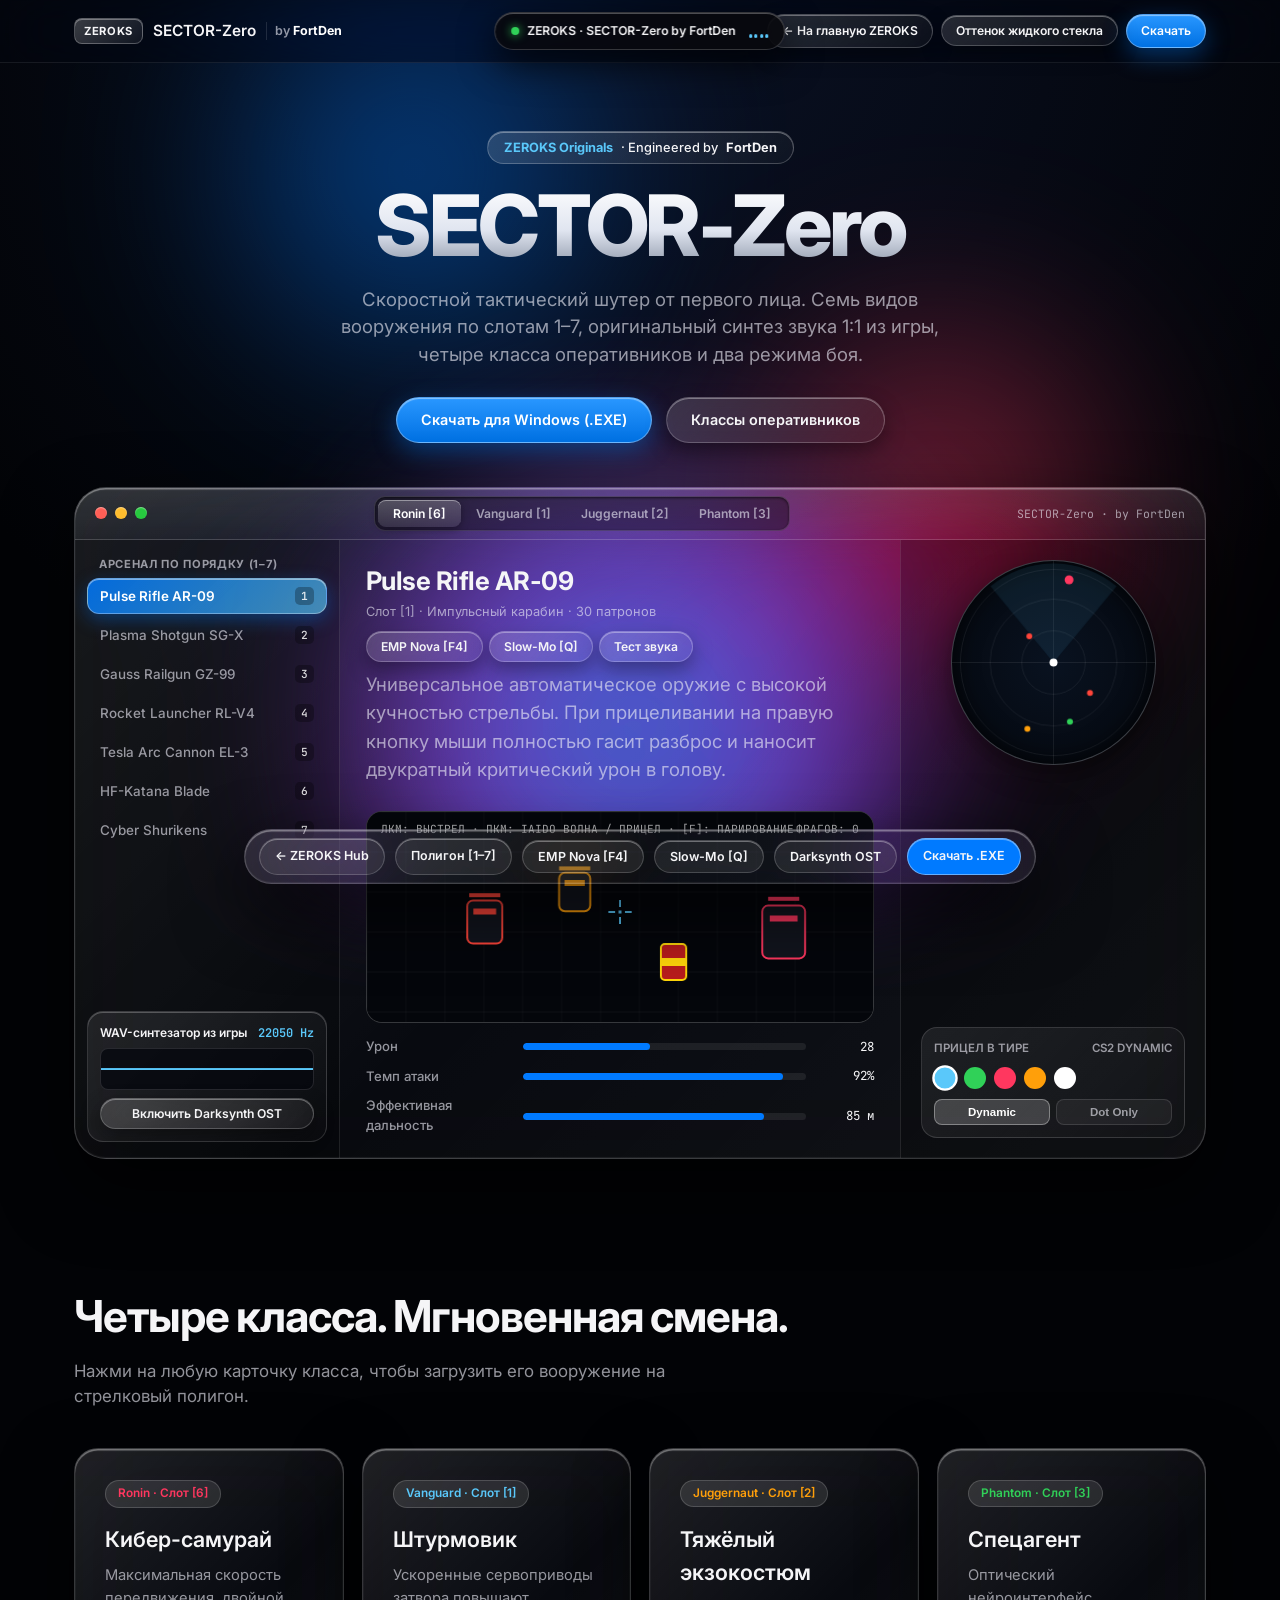
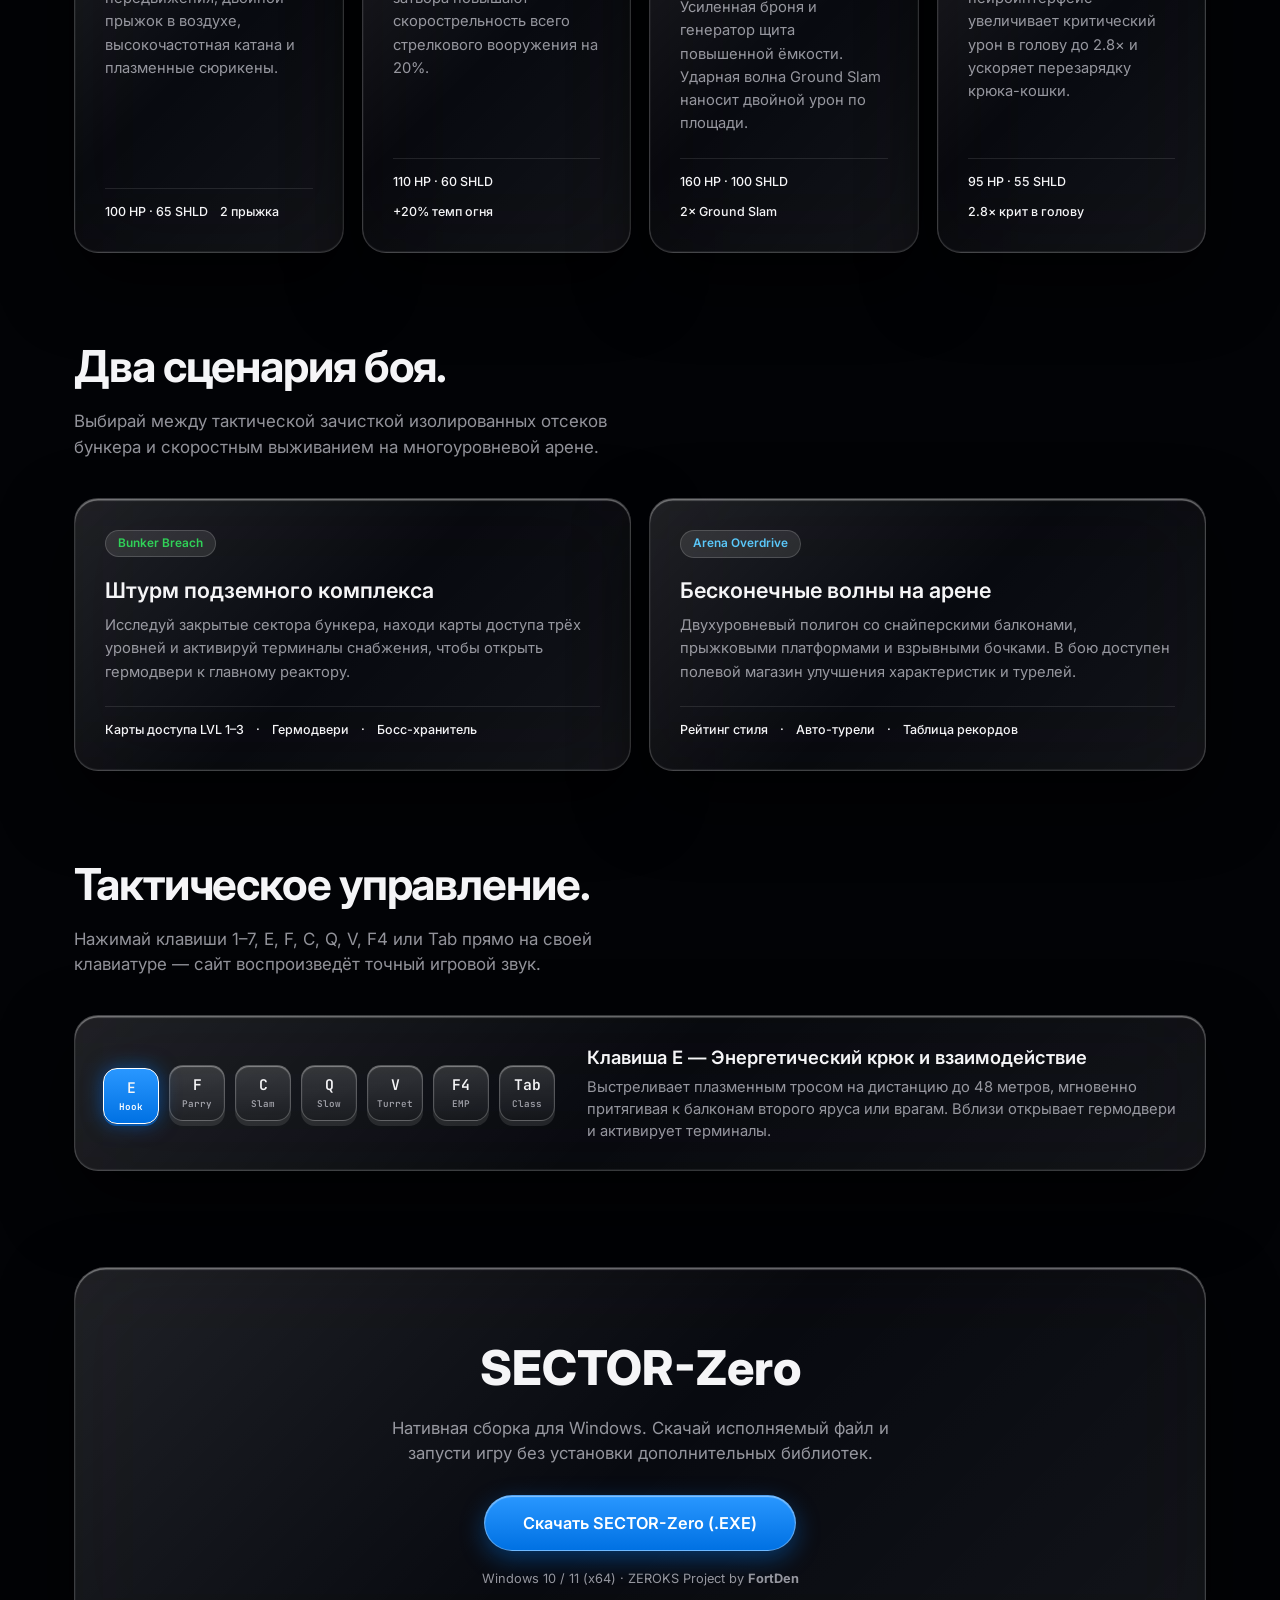
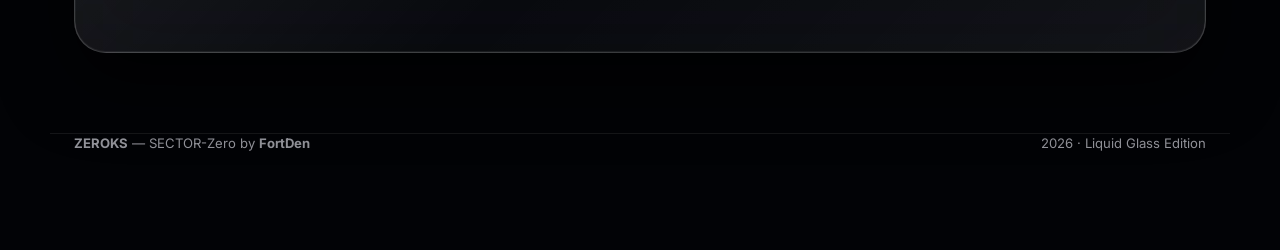
==== sector-zero.html @ 156a4ee5 "Add files via upload" ====
<!DOCTYPE html>
<html lang="ru">
<head>
  <meta charset="UTF-8">
  <meta name="viewport" content="width=device-width, initial-scale=1.0">
  <title>SECTOR-Zero — ZEROKS by FortDen</title>
  <link rel="preconnect" href="https://fonts.googleapis.com">
  <link rel="preconnect" href="https://fonts.gstatic.com" crossorigin>
  <link href="https://fonts.googleapis.com/css2?family=Inter:wght@400;500;600;700;800&family=JetBrains+Mono:wght@400;500;600&display=swap" rel="stylesheet">
  <style>
    :root {
      --bg-deep: #020306;
      --liquid-bg: linear-gradient(135deg, rgba(255,255,255,0.12) 0%, rgba(255,255,255,0.03) 50%, rgba(255,255,255,0.07) 100%);
      --liquid-border: rgba(255,255,255,0.18);
      --liquid-shadow: 0 28px 70px rgba(0,0,0,0.75), inset 0 1.5px 1px rgba(255,255,255,0.4), inset 0 -1px 1px rgba(255,255,255,0.08);
      --text-primary: #f5f5f7;
      --text-secondary: rgba(235,235,245,0.62);
      --accent-blue: #007aff;
      --accent-cyan: #5ac8fa;
      --accent-green: #30d158;
      --accent-orange: #ff9f0a;
      --accent-pink: #ff375f;
      --accent-purple: #bf5af2;
      --radius-xl: 32px;
      --radius-lg: 24px;
    }
    * { box-sizing: border-box; margin: 0; padding: 0; -webkit-font-smoothing: antialiased; scroll-behavior: smooth; user-select: none; }
    body {
      background-color: var(--bg-deep);
      color: var(--text-primary);
      font-family: -apple-system, BlinkMacSystemFont, 'SF Pro Display', 'Inter', sans-serif;
      line-height: 1.5;
      overflow-x: hidden;
      padding-bottom: 96px;
    }
    .liquid-canvas-bg {
      position: fixed; inset: 0; z-index: -2; overflow: hidden; pointer-events: none;
      background: radial-gradient(circle at 50% 0%, #0a1124 0%, #020306 75%);
    }
    .fluid-blob {
      position: absolute; border-radius: 50%; filter: blur(85px); opacity: 0.55;
      animation: floatBlob 18s infinite alternate ease-in-out; transition: background 0.6s ease;
    }
    .blob-1 { width: 520px; height: 520px; background: radial-gradient(circle, #007aff 0%, transparent 70%); top: -10%; left: 12%; }
    .blob-2 { width: 480px; height: 480px; background: radial-gradient(circle, #ff375f 0%, transparent 70%); top: 28%; right: 8%; animation-delay: -6s; }
    .blob-3 { width: 550px; height: 550px; background: radial-gradient(circle, #5ac8fa 0%, #bf5af2 60%, transparent 75%); bottom: -12%; left: 28%; animation-delay: -11s; }
    @keyframes floatBlob {
      0% { transform: translate(0, 0) scale(1); }
      50% { transform: translate(60px, -40px) scale(1.12); }
      100% { transform: translate(-50px, 50px) scale(0.92); }
    }
    .container { max-width: 1180px; margin: 0 auto; padding: 0 24px; }
    .liquid-glass {
      background: var(--liquid-bg);
      backdrop-filter: blur(44px) saturate(210%);
      -webkit-backdrop-filter: blur(44px) saturate(210%);
      border: 1px solid var(--liquid-border);
      box-shadow: var(--liquid-shadow);
      position: relative;
    }
    /* iPhone Dynamic Island */
    .dynamic-island-wrap { position: fixed; top: 12px; left: 50%; transform: translateX(-50%); z-index: 200; }
    .dynamic-island {
      background: rgba(8,8,12,0.88); backdrop-filter: blur(28px) saturate(200%);
      border: 1px solid rgba(255,255,255,0.18);
      box-shadow: 0 14px 36px rgba(0,0,0,0.75), inset 0 1px 0.5px rgba(255,255,255,0.28);
      border-radius: 999px; height: 38px; min-width: 260px; padding: 0 16px;
      display: flex; align-items: center; justify-content: space-between; gap: 14px;
      transition: all 0.38s cubic-bezier(0.22, 1, 0.36, 1); cursor: pointer;
    }
    .dynamic-island.expanded {
      height: 46px; min-width: 350px; padding: 0 20px;
      border-color: rgba(90,200,250,0.55);
      box-shadow: 0 16px 44px rgba(0,122,255,0.3), inset 0 1px 1px rgba(255,255,255,0.4);
    }
    .island-left { display: flex; align-items: center; gap: 8px; font-size: 0.76rem; font-weight: 600; white-space: nowrap; }
    .island-dot { width: 8px; height: 8px; border-radius: 50%; background: var(--accent-green); box-shadow: 0 0 10px var(--accent-green); }
    .island-eq { display: flex; align-items: flex-end; gap: 2.5px; height: 14px; }
    .eq-bar { width: 3px; height: 4px; background: var(--accent-cyan); border-radius: 2px; transition: height 0.08s ease; }
    /* Header */
    header {
      position: sticky; top: 0; z-index: 100;
      background: rgba(4,6,12,0.52); backdrop-filter: blur(32px) saturate(190%);
      border-bottom: 1px solid rgba(255,255,255,0.08);
    }
    .nav-bar { height: 62px; display: flex; align-items: center; justify-content: space-between; }
    .brand { display: flex; align-items: center; gap: 10px; text-decoration: none; color: var(--text-primary); font-weight: 600; font-size: 0.96rem; }
    .brand-tag {
      font-size: 0.7rem; font-weight: 700; letter-spacing: 0.06em; padding: 4px 9px; border-radius: 8px;
      background: linear-gradient(135deg, rgba(255,255,255,0.22), rgba(255,255,255,0.06));
      border: 1px solid rgba(255,255,255,0.24); box-shadow: inset 0 1px 0 rgba(255,255,255,0.35);
    }
    .author-badge { font-size: 0.78rem; color: var(--text-secondary); padding-left: 8px; border-left: 1px solid rgba(255,255,255,0.12); }
    .author-badge strong { color: #ffffff; }
    .nav-right { display: flex; align-items: center; gap: 8px; }
    .btn {
      display: inline-flex; align-items: center; justify-content: center; gap: 8px;
      font-size: 0.9rem; font-weight: 600; padding: 11px 24px; border-radius: 999px;
      text-decoration: none; cursor: pointer; transition: all 0.25s cubic-bezier(0.22, 1, 0.36, 1); font-family: inherit;
    }
    .btn-sm { font-size: 0.76rem; padding: 7px 14px; }
    .btn-primary {
      background: linear-gradient(180deg, #2997ff 0%, #0071e3 100%); color: #ffffff;
      border: 1px solid rgba(255,255,255,0.32);
      box-shadow: 0 8px 24px rgba(0,113,227,0.42), inset 0 1px 1px rgba(255,255,255,0.45);
    }
    .btn-primary:hover { transform: translateY(-2px) scale(1.02); box-shadow: 0 12px 32px rgba(0,122,255,0.6); }
    .btn-glass {
      background: linear-gradient(135deg, rgba(255,255,255,0.14) 0%, rgba(255,255,255,0.04) 100%);
      backdrop-filter: blur(20px); color: var(--text-primary); border: 1px solid rgba(255,255,255,0.2);
      box-shadow: inset 0 1px 0.5px rgba(255,255,255,0.35), 0 8px 20px rgba(0,0,0,0.35);
    }
    .btn-glass:hover { background: linear-gradient(135deg, rgba(255,255,255,0.22) 0%, rgba(255,255,255,0.08) 100%); border-color: rgba(255,255,255,0.38); }
    .btn-glass.active-mode { background: linear-gradient(135deg, rgba(90,200,250,0.32), rgba(0,122,255,0.18)); border-color: var(--accent-cyan); color: #fff; }
    /* Hero */
    .hero { padding: 68px 0 44px; text-align: center; }
    .hero-pill {
      display: inline-flex; align-items: center; gap: 8px; padding: 6px 16px; border-radius: 999px;
      background: linear-gradient(135deg, rgba(255,255,255,0.14), rgba(255,255,255,0.03));
      border: 1px solid rgba(255,255,255,0.22); box-shadow: inset 0 1px 0 rgba(255,255,255,0.35);
      font-size: 0.8rem; font-weight: 500; margin-bottom: 18px;
    }
    .hero-pill span { color: var(--accent-cyan); font-weight: 700; }
    .hero h1 {
      font-size: clamp(3.1rem, 6.8vw, 5.3rem); font-weight: 800; letter-spacing: -0.04em; line-height: 1.03;
      background: linear-gradient(180deg, #ffffff 0%, #e0e5f0 55%, #8a94a6 100%);
      -webkit-background-clip: text; -webkit-text-fill-color: transparent; margin-bottom: 16px;
    }
    .hero p { font-size: 1.16rem; color: var(--text-secondary); max-width: 660px; margin: 0 auto 28px; }
    .hero-actions { display: flex; gap: 14px; justify-content: center; align-items: center; flex-wrap: wrap; }
    /* macOS Window */
    .mac-window { margin-top: 44px; border-radius: var(--radius-xl); overflow: hidden; text-align: left; }
    .mac-titlebar {
      height: 52px; background: linear-gradient(180deg, rgba(255,255,255,0.08) 0%, rgba(255,255,255,0.02) 100%);
      border-bottom: 1px solid rgba(255,255,255,0.12); display: flex; align-items: center; justify-content: space-between; padding: 0 20px;
    }
    .traffic-lights { display: flex; gap: 8px; }
    .light { width: 12px; height: 12px; border-radius: 50%; box-shadow: inset 0 1px 1px rgba(255,255,255,0.4); }
    .light.red { background: #ff5f56; } .light.yellow { background: #ffbd2e; } .light.green { background: #27c93f; }
    .segmented-tabs {
      display: flex; background: rgba(0,0,0,0.38); padding: 3px; border-radius: 11px;
      border: 1px solid rgba(255,255,255,0.12); box-shadow: inset 0 1px 3px rgba(0,0,0,0.6);
    }
    .seg-btn {
      background: transparent; border: none; color: var(--text-secondary); font-family: inherit;
      font-size: 0.76rem; font-weight: 600; padding: 6px 15px; border-radius: 8px; cursor: pointer; transition: all 0.2s ease;
    }
    .seg-btn.active {
      background: linear-gradient(180deg, rgba(255,255,255,0.22) 0%, rgba(255,255,255,0.1) 100%);
      color: #ffffff; box-shadow: 0 2px 8px rgba(0,0,0,0.35), inset 0 1px 0.5px rgba(255,255,255,0.4);
    }
    .window-meta { font-family: 'JetBrains Mono', monospace; font-size: 0.72rem; color: var(--text-secondary); }
    .mac-body { display: grid; grid-template-columns: 265px 1fr 305px; min-height: 520px; }
    .mac-sidebar {
      background: rgba(0,0,0,0.22); border-right: 1px solid rgba(255,255,255,0.1);
      padding: 16px 12px; display: flex; flex-direction: column; justify-content: space-between; gap: 12px;
    }
    .sidebar-group-title { font-size: 0.7rem; font-weight: 700; color: var(--text-secondary); text-transform: uppercase; letter-spacing: 0.06em; padding: 0 12px; margin-bottom: 6px; }
    .weapon-list { display: flex; flex-direction: column; gap: 3px; }
    .w-item {
      background: transparent; border: 1px solid transparent; color: var(--text-secondary);
      padding: 8px 12px; border-radius: 12px; font-family: inherit; font-size: 0.84rem; font-weight: 500;
      text-align: left; cursor: pointer; display: flex; justify-content: space-between; align-items: center; transition: all 0.18s ease;
    }
    .w-item:hover { background: rgba(255,255,255,0.07); color: var(--text-primary); }
    .w-item.active {
      background: linear-gradient(135deg, rgba(0,122,255,0.85) 0%, rgba(90,200,250,0.65) 100%);
      border-color: rgba(255,255,255,0.35); box-shadow: 0 6px 18px rgba(0,122,255,0.35), inset 0 1px 0.5px rgba(255,255,255,0.45);
      color: #ffffff; font-weight: 600;
    }
    .w-key { font-family: 'JetBrains Mono', monospace; font-size: 0.7rem; padding: 2px 6px; border-radius: 5px; background: rgba(0,0,0,0.28); color: rgba(255,255,255,0.85); }
    .audio-player-card {
      background: linear-gradient(135deg, rgba(255,255,255,0.09), rgba(255,255,255,0.02));
      border: 1px solid rgba(255,255,255,0.14); box-shadow: inset 0 1px 0 rgba(255,255,255,0.25);
      border-radius: 16px; padding: 12px;
    }
    .audio-player-card .track-name { font-size: 0.75rem; font-weight: 600; display: flex; justify-content: space-between; margin-bottom: 6px; }
    #wave-scope-canvas { width: 100%; height: 42px; background: rgba(4,7,14,0.75); border: 1px solid rgba(255,255,255,0.12); border-radius: 8px; display: block; margin-bottom: 8px; }
    .mac-content { padding: 22px 26px; display: flex; flex-direction: column; justify-content: space-between; }
    .w-header-top { display: flex; justify-content: space-between; align-items: flex-start; gap: 10px; margin-bottom: 8px; flex-wrap: wrap; }
    .w-title { font-size: 1.6rem; font-weight: 700; letter-spacing: -0.02em; }
    .w-subtitle { font-size: 0.8rem; color: var(--text-secondary); margin-top: 2px; }
    .w-description { font-size: 0.88rem; color: var(--text-secondary); line-height: 1.52; margin-bottom: 12px; }
    .range-container {
      position: relative; border-radius: 16px; overflow: hidden;
      border: 1px solid rgba(255,255,255,0.2); box-shadow: inset 0 0 30px rgba(0,0,0,0.85);
      background: #04060b; margin-bottom: 14px;
    }
    .range-hud {
      position: absolute; top: 9px; left: 14px; right: 14px; display: flex; justify-content: space-between;
      pointer-events: none; font-family: 'JetBrains Mono', monospace; font-size: 0.7rem; color: rgba(255,255,255,0.72);
    }
    #firing-range-canvas { width: 100%; height: 210px; display: block; cursor: none; }
    .specs-list { display: grid; gap: 10px; }
    .spec-row { display: grid; grid-template-columns: 145px 1fr 56px; align-items: center; gap: 12px; font-size: 0.82rem; }
    .spec-label { color: var(--text-secondary); font-weight: 500; }
    .spec-track { height: 7px; background: rgba(255,255,255,0.08); border-radius: 99px; overflow: hidden; }
    .spec-fill { height: 100%; background: var(--accent-blue); border-radius: 99px; transition: width 0.35s cubic-bezier(0.22, 1, 0.36, 1), background-color 0.25s ease; }
    .spec-val { font-family: 'JetBrains Mono', monospace; font-size: 0.78rem; text-align: right; }
    .mac-radar-pane {
      background: rgba(0,0,0,0.22); border-left: 1px solid rgba(255,255,255,0.1);
      padding: 20px; display: flex; flex-direction: column; align-items: center; justify-content: space-between;
    }
    #radar-canvas {
      width: 205px; height: 205px; border-radius: 50%;
      background: radial-gradient(circle, #091220 0%, #04070d 100%);
      border: 1px solid rgba(255,255,255,0.22); cursor: pointer;
      box-shadow: inset 0 0 24px rgba(0,0,0,0.85), 0 10px 28px rgba(0,0,0,0.45);
    }
    .crosshair-tuner {
      width: 100%; background: linear-gradient(135deg, rgba(255,255,255,0.08), rgba(255,255,255,0.02));
      border: 1px solid rgba(255,255,255,0.14); border-radius: 16px; padding: 12px;
    }
    .tuner-title { font-size: 0.72rem; font-weight: 600; color: var(--text-secondary); text-transform: uppercase; margin-bottom: 10px; display: flex; justify-content: space-between; }
    .color-dots { display: flex; gap: 8px; margin-bottom: 10px; }
    .c-dot { width: 22px; height: 22px; border-radius: 50%; border: 2px solid transparent; cursor: pointer; transition: transform 0.15s; }
    .c-dot.active { border-color: #ffffff; transform: scale(1.16); }
    .ch-style-btns { display: grid; grid-template-columns: 1fr 1fr; gap: 6px; }
    .ch-btn { background: rgba(255,255,255,0.06); border: 1px solid rgba(255,255,255,0.12); color: var(--text-secondary); font-size: 0.72rem; font-weight: 600; padding: 6px 8px; border-radius: 8px; cursor: pointer; }
    .ch-btn.active { background: rgba(255,255,255,0.18); color: #ffffff; border-color: rgba(255,255,255,0.35); }
    /* Sections & Bento */
    section { padding: 80px 0; }
    .section-head { margin-bottom: 38px; }
    .section-head h2 { font-size: clamp(2rem, 4vw, 2.75rem); font-weight: 700; letter-spacing: -0.025em; margin-bottom: 10px; }
    .section-head p { font-size: 1.06rem; color: var(--text-secondary); max-width: 600px; }
    .bento-grid { display: grid; grid-template-columns: repeat(12, 1fr); gap: 18px; }
    .bento-card {
      border-radius: var(--radius-lg); padding: 30px; display: flex; flex-direction: column; justify-content: space-between;
      overflow: hidden; cursor: pointer; transition: transform 0.25s cubic-bezier(0.22, 1, 0.36, 1), border-color 0.25s ease;
    }
    .bento-card::before {
      content: ""; position: absolute; inset: 0;
      background: radial-gradient(450px circle at var(--mx, 50%) var(--my, 50%), rgba(255,255,255,0.12), transparent 45%);
      opacity: 0; transition: opacity 0.3s; pointer-events: none;
    }
    .bento-card:hover::before { opacity: 1; }
    .bento-card:hover { border-color: rgba(255,255,255,0.32); transform: translateY(-4px); }
    .col-6 { grid-column: span 6; } .col-4 { grid-column: span 4; } .col-3 { grid-column: span 3; }
    .card-pill {
      display: inline-block; font-size: 0.74rem; font-weight: 600; padding: 4px 12px; border-radius: 99px;
      background: rgba(255,255,255,0.1); border: 1px solid rgba(255,255,255,0.16); margin-bottom: 16px; width: fit-content;
    }
    .bento-card h3 { font-size: 1.35rem; font-weight: 600; margin-bottom: 8px; }
    .bento-card p { color: var(--text-secondary); font-size: 0.92rem; line-height: 1.58; }
    .bento-meta { margin-top: 22px; padding-top: 14px; border-top: 1px solid rgba(255,255,255,0.1); display: flex; gap: 12px; flex-wrap: wrap; font-size: 0.78rem; font-weight: 500; }
    .kbd-showcase { margin-top: 24px; border-radius: var(--radius-lg); padding: 28px; display: grid; grid-template-columns: auto 1fr; gap: 32px; align-items: center; }
    .kbd-keys { display: flex; gap: 10px; flex-wrap: wrap; }
    .mac-key {
      width: 56px; height: 56px; border-radius: 14px;
      background: linear-gradient(180deg, rgba(255,255,255,0.14) 0%, rgba(255,255,255,0.04) 100%);
      border: 1px solid rgba(255,255,255,0.24); box-shadow: 0 5px 0 rgba(255,255,255,0.1), inset 0 1px 1px rgba(255,255,255,0.4);
      display: flex; flex-direction: column; align-items: center; justify-content: center;
      cursor: pointer; transition: all 0.12s ease; font-family: 'JetBrains Mono', monospace; font-weight: 600; font-size: 0.92rem;
    }
    .mac-key span { font-size: 0.58rem; color: var(--text-secondary); margin-top: 2px; }
    .mac-key:hover, .mac-key.active {
      background: linear-gradient(180deg, #2997ff 0%, #0071e3 100%); border-color: #ffffff;
      transform: translateY(3px); box-shadow: 0 2px 0 rgba(0,113,227,0.6), 0 0 20px rgba(0,122,255,0.5);
    }
    .mac-key:hover span, .mac-key.active span { color: #ffffff; }
    .kbd-info h4 { font-size: 1.15rem; font-weight: 600; margin-bottom: 4px; }
    .kbd-info p { font-size: 0.92rem; color: var(--text-secondary); }
    .download-banner { border-radius: var(--radius-xl); padding: 64px 32px; text-align: center; }
    .download-banner h2 { font-size: clamp(2.1rem, 4vw, 3rem); font-weight: 800; margin-bottom: 12px; }
    .download-banner p { color: var(--text-secondary); font-size: 1.05rem; max-width: 520px; margin: 0 auto 28px; }
    .sys-notes { margin-top: 18px; font-size: 0.8rem; color: var(--text-secondary); }
    .floating-dock-wrap { position: fixed; bottom: 16px; left: 50%; transform: translateX(-50%); z-index: 180; }
    .floating-dock { padding: 8px 14px; border-radius: 999px; display: flex; align-items: center; gap: 10px; }
    .dock-btn {
      background: rgba(255,255,255,0.08); border: 1px solid rgba(255,255,255,0.18);
      box-shadow: inset 0 1px 0.5px rgba(255,255,255,0.35); color: var(--text-primary);
      padding: 8px 15px; border-radius: 999px; font-family: inherit; font-size: 0.78rem; font-weight: 600;
      cursor: pointer; text-decoration: none; transition: all 0.2s ease; white-space: nowrap;
    }
    .dock-btn:hover { background: rgba(255,255,255,0.2); transform: translateY(-4px) scale(1.06); }
    footer { padding: 36px 0; border-top: 1px solid rgba(255,255,255,0.08); font-size: 0.82rem; color: var(--text-secondary); display: flex; justify-content: space-between; align-items: center; }
    @media (max-width: 960px) {
      .mac-body, .kbd-showcase { grid-template-columns: 1fr; }
      .col-6, .col-4, .col-3 { grid-column: span 12; }
      .floating-dock-wrap { display: none; }
    }
  </style>
</head>
<body>

  <div class="liquid-canvas-bg">
    <div class="fluid-blob blob-1" id="blob-1"></div>
    <div class="fluid-blob blob-2" id="blob-2"></div>
    <div class="fluid-blob blob-3" id="blob-3"></div>
  </div>

  <!-- iPhone Dynamic Island -->
  <div class="dynamic-island-wrap">
    <div class="dynamic-island" id="dynamic-island" onclick="toggleOST()">
      <div class="island-left">
        <span class="island-dot" id="island-dot"></span>
        <span id="island-text">ZEROKS · SECTOR-Zero by FortDen</span>
      </div>
      <div class="island-eq" id="island-eq">
        <span class="eq-bar"></span><span class="eq-bar"></span><span class="eq-bar"></span><span class="eq-bar"></span>
      </div>
    </div>
  </div>

  <header>
    <div class="container nav-bar">
      <a href="index.html" class="brand">
        <span class="brand-tag">ZEROKS</span>
        <span>SECTOR-Zero</span>
        <span class="author-badge">by <strong>FortDen</strong></span>
      </a>
      <div class="nav-right">
        <a href="index.html" class="btn btn-glass btn-sm">← На главную ZEROKS</a>
        <button class="btn btn-glass btn-sm" onclick="cycleGlassTheme()">Оттенок жидкого стекла</button>
        <a href="https://www.mediafire.com/file/zvx8f3h1fdh14xy/SECTOR-Zero.exe/file" target="_blank" rel="noopener" class="btn btn-primary btn-sm js-download-link">Скачать</a>
      </div>
    </div>
  </header>

  <main class="container">
    <section class="hero" id="overview">
      <div class="hero-pill">
        <span>ZEROKS Originals</span> · Engineered by <strong>FortDen</strong>
      </div>
      <h1>SECTOR-Zero</h1>
      <p>
        Скоростной тактический шутер от первого лица. Семь видов вооружения по слотам 1–7, оригинальный синтез звука 1:1 из игры, четыре класса оперативников и два режима боя.
      </p>
      <div class="hero-actions">
        <a href="https://www.mediafire.com/file/zvx8f3h1fdh14xy/SECTOR-Zero.exe/file" target="_blank" rel="noopener" class="btn btn-primary js-download-link">Скачать для Windows (.EXE)</a>
        <a href="#classes" class="btn btn-glass">Классы оперативников</a>
      </div>

      <!-- Главное окно macOS Liquid Glass -->
      <div class="mac-window liquid-glass" id="mac-window">
        <div class="mac-titlebar">
          <div class="traffic-lights">
            <span class="light red"></span><span class="light yellow"></span><span class="light green"></span>
          </div>
          <div class="segmented-tabs">
            <button class="seg-btn active" onclick="switchPresetClass(0)">Ronin [6]</button>
            <button class="seg-btn" onclick="switchPresetClass(1)">Vanguard [1]</button>
            <button class="seg-btn" onclick="switchPresetClass(2)">Juggernaut [2]</button>
            <button class="seg-btn" onclick="switchPresetClass(3)">Phantom [3]</button>
          </div>
          <div class="window-meta">SECTOR-Zero · by FortDen</div>
        </div>

        <div class="mac-body">
          <!-- Левая панель: Оружие строго 1 -> 7 + Осциллограф -->
          <div class="mac-sidebar">
            <div>
              <div class="sidebar-group-title">Арсенал по порядку (1–7)</div>
              <div class="weapon-list">
                <button class="w-item active" onclick="selectWeapon(0)"><span>Pulse Rifle AR-09</span><span class="w-key">1</span></button>
                <button class="w-item" onclick="selectWeapon(1)"><span>Plasma Shotgun SG-X</span><span class="w-key">2</span></button>
                <button class="w-item" onclick="selectWeapon(2)"><span>Gauss Railgun GZ-99</span><span class="w-key">3</span></button>
                <button class="w-item" onclick="selectWeapon(3)"><span>Rocket Launcher RL-V4</span><span class="w-key">4</span></button>
                <button class="w-item" onclick="selectWeapon(4)"><span>Tesla Arc Cannon EL-3</span><span class="w-key">5</span></button>
                <button class="w-item" onclick="selectWeapon(5)"><span>HF-Katana Blade</span><span class="w-key">6</span></button>
                <button class="w-item" onclick="selectWeapon(6)"><span>Cyber Shurikens</span><span class="w-key">7</span></button>
              </div>
            </div>

            <div class="audio-player-card">
              <div class="track-name">
                <span>WAV-синтезатор из игры</span>
                <span style="color:var(--accent-cyan);font-family:'JetBrains Mono',monospace;">22050 Hz</span>
              </div>
              <canvas id="wave-scope-canvas" width="215" height="42"></canvas>
              <button id="ost-btn" class="btn btn-glass btn-sm" style="width:100%;" onclick="toggleOST()">Включить Darksynth OST</button>
            </div>
          </div>

          <!-- Центральная панель: Живой полигон -->
          <div class="mac-content">
            <div>
              <div class="w-header-top">
                <div>
                  <div id="w-title" class="w-title">Pulse Rifle AR-09</div>
                  <div id="w-sub" class="w-subtitle">Слот [1] · Импульсный карабин · 30 патронов</div>
                </div>
                <div style="display:flex;gap:6px;flex-wrap:wrap;">
                  <button class="btn btn-glass btn-sm" onclick="triggerEmpNovaRange()">EMP Nova [F4]</button>
                  <button id="slowmo-btn" class="btn btn-glass btn-sm" onclick="toggleRangeSlowMo()">Slow-Mo [Q]</button>
                  <button class="btn btn-glass btn-sm" onclick="triggerRangeShot(260, 100, false)">Тест звука</button>
                </div>
              </div>
              <p id="w-desc" class="w-description">
                Универсальное автоматическое оружие с высокой кучностью стрельбы. При прицеливании на правую кнопку мыши полностью гасит разброс и наносит двукратный критический урон в голову.
              </p>

              <div class="range-container">
                <div class="range-hud">
                  <span>ЛКМ: ВЫСТРЕЛ · ПКМ: IAIDO ВОЛНА / ПРИЦЕЛ · [F]: ПАРИРОВАНИЕ</span>
                  <span id="range-score">ФРАГОВ: 0</span>
                </div>
                <canvas id="firing-range-canvas" width="520" height="210"></canvas>
              </div>
            </div>

            <div class="specs-list">
              <div class="spec-row">
                <span class="spec-label">Урон</span>
                <div class="spec-track"><div id="bar-dmg" class="spec-fill" style="width:45%;background-color:#007aff;"></div></div>
                <span id="val-dmg" class="spec-val">28</span>
              </div>
              <div class="spec-row">
                <span class="spec-label">Темп атаки</span>
                <div class="spec-track"><div id="bar-rof" class="spec-fill" style="width:92%;background-color:#007aff;"></div></div>
                <span id="val-rof" class="spec-val">92%</span>
              </div>
              <div class="spec-row">
                <span class="spec-label">Эффективная дальность</span>
                <div class="spec-track"><div id="bar-rng" class="spec-fill" style="width:85%;background-color:#007aff;"></div></div>
                <span id="val-rng" class="spec-val">85 м</span>
              </div>
            </div>
          </div>

          <!-- Правая панель: Радар и кастомизация прицела -->
          <div class="mac-radar-pane">
            <canvas id="radar-canvas" width="205" height="205"></canvas>
            <div class="crosshair-tuner">
              <div class="tuner-title">
                <span>Прицел в тире</span>
                <span id="ch-mode-label">CS2 Dynamic</span>
              </div>
              <div class="color-dots">
                <span class="c-dot active" style="background:#5ac8fa;" onclick="setCrosshairColor('#5ac8fa', this)"></span>
                <span class="c-dot" style="background:#30d158;" onclick="setCrosshairColor('#30d158', this)"></span>
                <span class="c-dot" style="background:#ff375f;" onclick="setCrosshairColor('#ff375f', this)"></span>
                <span class="c-dot" style="background:#ff9f0a;" onclick="setCrosshairColor('#ff9f0a', this)"></span>
                <span class="c-dot" style="background:#ffffff;" onclick="setCrosshairColor('#ffffff', this)"></span>
              </div>
              <div class="ch-style-btns">
                <button class="ch-btn active" onclick="setCrosshairStyle(0, 'Dynamic', this)">Dynamic</button>
                <button class="ch-btn" onclick="setCrosshairStyle(1, 'Dot Only', this)">Dot Only</button>
              </div>
            </div>
          </div>
        </div>
      </div>
    </section>

    <!-- Классы оперативников -->
    <section id="classes">
      <div class="section-head">
        <h2>Четыре класса. Мгновенная смена.</h2>
        <p>Нажми на любую карточку класса, чтобы загрузить его вооружение на стрелковый полигон.</p>
      </div>
      <div class="bento-grid">
        <div class="bento-card liquid-glass col-3" onclick="switchPresetClass(0)">
          <div>
            <span class="card-pill" style="color:var(--accent-pink);">Ronin · Слот [6]</span>
            <h3>Кибер-самурай</h3>
            <p>Максимальная скорость передвижения, двойной прыжок в воздухе, высокочастотная катана и плазменные сюрикены.</p>
          </div>
          <div class="bento-meta"><span>100 HP · 65 SHLD</span><span>2 прыжка</span></div>
        </div>
        <div class="bento-card liquid-glass col-3" onclick="switchPresetClass(1)">
          <div>
            <span class="card-pill" style="color:var(--accent-cyan);">Vanguard · Слот [1]</span>
            <h3>Штурмовик</h3>
            <p>Ускоренные сервоприводы затвора повышают скорострельность всего стрелкового вооружения на 20%.</p>
          </div>
          <div class="bento-meta"><span>110 HP · 60 SHLD</span><span>+20% темп огня</span></div>
        </div>
        <div class="bento-card liquid-glass col-3" onclick="switchPresetClass(2)">
          <div>
            <span class="card-pill" style="color:var(--accent-orange);">Juggernaut · Слот [2]</span>
            <h3>Тяжёлый экзокостюм</h3>
            <p>Усиленная броня и генератор щита повышенной ёмкости. Ударная волна Ground Slam наносит двойной урон по площади.</p>
          </div>
          <div class="bento-meta"><span>160 HP · 100 SHLD</span><span>2× Ground Slam</span></div>
        </div>
        <div class="bento-card liquid-glass col-3" onclick="switchPresetClass(3)">
          <div>
            <span class="card-pill" style="color:var(--accent-green);">Phantom · Слот [3]</span>
            <h3>Спецагент</h3>
            <p>Оптический нейроинтерфейс увеличивает критический урон в голову до 2.8× и ускоряет перезарядку крюка-кошки.</p>
          </div>
          <div class="bento-meta"><span>95 HP · 55 SHLD</span><span>2.8× крит в голову</span></div>
        </div>
      </div>
    </section>

    <!-- Режимы -->
    <section id="modes" style="padding-top:0;">
      <div class="section-head">
        <h2>Два сценария боя.</h2>
        <p>Выбирай между тактической зачисткой изолированных отсеков бункера и скоростным выживанием на многоуровневой арене.</p>
      </div>
      <div class="bento-grid">
        <div class="bento-card liquid-glass col-6">
          <div>
            <span class="card-pill" style="color:var(--accent-green);">Bunker Breach</span>
            <h3>Штурм подземного комплекса</h3>
            <p>Исследуй закрытые сектора бункера, находи карты доступа трёх уровней и активируй терминалы снабжения, чтобы открыть гермодвери к главному реактору.</p>
          </div>
          <div class="bento-meta"><span>Карты доступа LVL 1–3</span><span>·</span><span>Гермодвери</span><span>·</span><span>Босс-хранитель</span></div>
        </div>
        <div class="bento-card liquid-glass col-6">
          <div>
            <span class="card-pill" style="color:var(--accent-cyan);">Arena Overdrive</span>
            <h3>Бесконечные волны на арене</h3>
            <p>Двухуровневый полигон со снайперскими балконами, прыжковыми платформами и взрывными бочками. В бою доступен полевой магазин улучшения характеристик и турелей.</p>
          </div>
          <div class="bento-meta"><span>Рейтинг стиля</span><span>·</span><span>Авто-турели</span><span>·</span><span>Таблица рекордов</span></div>
        </div>
      </div>
    </section>

    <!-- Клавиатура -->
    <section id="mechanics" style="padding-top:0;">
      <div class="section-head">
        <h2>Тактическое управление.</h2>
        <p>Нажимай клавиши 1–7, E, F, C, Q, V, F4 или Tab прямо на своей клавиатуре — сайт воспроизведёт точный игровой звук.</p>
      </div>
      <div class="kbd-showcase liquid-glass">
        <div class="kbd-keys">
          <div class="mac-key active" data-key="e" onclick="selectKeyInfo('e', this)">E<span>Hook</span></div>
          <div class="mac-key" data-key="f" onclick="selectKeyInfo('f', this)">F<span>Parry</span></div>
          <div class="mac-key" data-key="c" onclick="selectKeyInfo('c', this)">C<span>Slam</span></div>
          <div class="mac-key" data-key="q" onclick="selectKeyInfo('q', this)">Q<span>Slow</span></div>
          <div class="mac-key" data-key="v" onclick="selectKeyInfo('v', this)">V<span>Turret</span></div>
          <div class="mac-key" data-key="f4" onclick="selectKeyInfo('f4', this)">F4<span>EMP</span></div>
          <div class="mac-key" data-key="tab" onclick="selectKeyInfo('tab', this)">Tab<span>Class</span></div>
        </div>
        <div class="kbd-info">
          <h4 id="kbd-title">Клавиша E — Энергетический крюк и взаимодействие</h4>
          <p id="kbd-desc">Выстреливает плазменным тросом на дистанцию до 48 метров, мгновенно притягивая к балконам второго яруса или врагам. Вблизи открывает гермодвери и активирует терминалы.</p>
        </div>
      </div>
    </section>

    <!-- Скачивание -->
    <section id="download" style="padding-top:16px;">
      <div class="download-banner liquid-glass">
        <h2>SECTOR-Zero</h2>
        <p>Нативная сборка для Windows. Скачай исполняемый файл и запусти игру без установки дополнительных библиотек.</p>
        <a href="https://www.mediafire.com/file/zvx8f3h1fdh14xy/SECTOR-Zero.exe/file" target="_blank" rel="noopener" id="main-download-btn" class="btn btn-primary js-download-link" style="padding:15px 38px;font-size:1.02rem;">Скачать SECTOR-Zero (.EXE)</a>
        <div class="sys-notes">Windows 10 / 11 (x64) · ZEROKS Project by <strong>FortDen</strong></div>
      </div>
    </section>
  </main>

  <div class="floating-dock-wrap">
    <div class="floating-dock liquid-glass">
      <a href="index.html" class="dock-btn">← ZEROKS Hub</a>
      <a href="#overview" class="dock-btn">Полигон [1–7]</a>
      <button class="dock-btn" onclick="triggerEmpNovaRange()">EMP Nova [F4]</button>
      <button class="dock-btn" onclick="toggleRangeSlowMo()">Slow-Mo [Q]</button>
      <button class="dock-btn" onclick="toggleOST()">Darksynth OST</button>
      <a href="https://www.mediafire.com/file/zvx8f3h1fdh14xy/SECTOR-Zero.exe/file" target="_blank" rel="noopener" class="dock-btn js-download-link" style="background:var(--accent-blue);border-color:rgba(255,255,255,0.4);">Скачать .EXE</a>
    </div>
  </div>

  <footer class="container">
    <div><strong>ZEROKS</strong> — SECTOR-Zero by <strong>FortDen</strong></div>
    <div>2026 · Liquid Glass Edition</div>
  </footer>

  <script>
    // ССЫЛКА НА СКАЧИВАНИЕ ИГРЫ С MEDIAFIRE
    const DOWNLOAD_URL = "https://www.mediafire.com/file/zvx8f3h1fdh14xy/SECTOR-Zero.exe/file";
    document.querySelectorAll('.js-download-link').forEach(link => {
      link.href = DOWNLOAD_URL;
      link.target = "_blank";
      link.rel = "noopener";
    });

    document.querySelectorAll('.bento-card').forEach(card => {
      card.addEventListener('mousemove', e => {
        const rect = card.getBoundingClientRect();
        card.style.setProperty('--mx', `${e.clientX - rect.left}px`);
        card.style.setProperty('--my', `${e.clientY - rect.top}px`);
      });
    });

    let themeIdx = 0;
    const THEMES = [
      ['#007aff', '#ff375f', '#5ac8fa'],
      ['#30d158', '#007aff', '#ffd60a'],
      ['#bf5af2', '#ff375f', '#ff9f0a']
    ];
    function cycleGlassTheme() {
      themeIdx = (themeIdx + 1) % THEMES.length;
      const [c1, c2, c3] = THEMES[themeIdx];
      document.getElementById('blob-1').style.background = `radial-gradient(circle, ${c1} 0%, transparent 70%)`;
      document.getElementById('blob-2').style.background = `radial-gradient(circle, ${c2} 0%, transparent 70%)`;
      document.getElementById('blob-3').style.background = `radial-gradient(circle, ${c3} 0%, transparent 75%)`;
      notifyIsland('Стеклянная тема обновлена', c1);
      playGameSfx('ui');
    }

    let islandTimeout = null;
    function notifyIsland(text, dotColor = '#30d158') {
      const island = document.getElementById('dynamic-island');
      const txtEl = document.getElementById('island-text');
      const dotEl = document.getElementById('island-dot');
      island.classList.add('expanded');
      txtEl.textContent = text;
      dotEl.style.background = dotColor;
      dotEl.style.boxShadow = `0 0 12px ${dotColor}`;
      clearTimeout(islandTimeout);
      islandTimeout = setTimeout(() => {
        island.classList.remove('expanded');
        txtEl.textContent = ostPlaying ? 'DARKSYNTH OST · LIVE' : 'ZEROKS · SECTOR-Zero by FortDen';
      }, 2200);
    }

    // СТРОГИЙ ПОРЯДОК ОРУЖИЯ 1 -> 7
    const WEAPONS = [
      {
        slot: 1, title: 'Pulse Rifle AR-09', sub: 'Слот [1] · Импульсный карабин · 30 патронов',
        desc: 'Универсальное автоматическое оружие с высокой кучностью стрельбы. При прицеливании на правую кнопку мыши полностью гасит разброс и наносит двукратный критический урон в голову.',
        dmgW: '45%', dmgV: '28', rofW: '92%', rofV: '92%', rngW: '85%', rngV: '85 м', color: '#007aff', sfx: 'rifle', pitch: 1.0
      },
      {
        slot: 2, title: 'Plasma Shotgun SG-X', sub: 'Слот [2] · Плазменный дробовик · 8 патронов',
        desc: 'Выпускает плотный веер из восьми раскалённых зарядов. Создан для ближнего боя в отсеках бункера и мгновенного уничтожения быстрых целей.',
        dmgW: '88%', dmgV: '176', rofW: '48%', rofV: '48%', rngW: '40%', rngV: '42 м', color: '#ff9f0a', sfx: 'shotgun', pitch: 1.0
      },
      {
        slot: 3, title: 'Gauss Railgun GZ-99', sub: 'Слот [3] · Снайперский рельсотрон · 4 заряда',
        desc: 'Сверхзвуковой электромагнитный ускоритель. Пробивает тяжёлую броню штурмовиков и наносит максимальный критический урон с верхних балконов арены.',
        dmgW: '98%', dmgV: '155', rofW: '32%', rofV: '32%', rngW: '100%', rngV: '100 м', color: '#bf5af2', sfx: 'railgun', pitch: 1.0
      },
      {
        slot: 4, title: 'Rocket Launcher RL-V4', sub: 'Слот [4] · Ракетная установка · 5 ракет',
        desc: 'Тяжёлый гранатомёт с большим радиусом фугасного поражения. Позволяет подрывать группы противников и вызывать цепную детонацию взрывных бочек.',
        dmgW: '92%', dmgV: '140', rofW: '38%', rofV: '38%', rngW: '75%', rngV: '75 м', color: '#30d158', sfx: 'shotgun', pitch: 0.7
      },
      {
        slot: 5, title: 'Tesla Arc Cannon EL-3', sub: 'Слот [5] · Дуговая пушка · 18 зарядов',
        desc: 'Генератор высоковольтной дуги. При попадании в цель электрический разряд автоматически переходит по цепочке ещё на двух ближайших противников.',
        dmgW: '76%', dmgV: '46×3', rofW: '74%', rofV: '74%', rngW: '55%', rngV: '36 м', color: '#5ac8fa', sfx: 'tesla', pitch: 1.0
      },
      {
        slot: 6, title: 'HF-Katana Blade', sub: 'Слот [6] · Высокочастотная катана · ПКМ: Iaido Wave',
        desc: 'Фирменное оружие класса Ronin. Быстрые диагональные взмахи рассекают врагов вблизи, автоматически отражают снаряды и выпускают энергетическую волну Iaido на ПКМ.',
        dmgW: '86%', dmgV: '80 / 145', rofW: '88%', rofV: '88%', rngW: '35%', rngV: 'Ближний', color: '#ff375f', sfx: 'katana', pitch: 1.0
      },
      {
        slot: 7, title: 'Cyber Shurikens', sub: 'Слот [7] · Плазменные сюрикены · 24 звезды',
        desc: 'Метательные четырёхлучевые звёзды с неоновым сердечником. Бросок выпускает веер из трёх сюрикенов с высоким критическим уроном в голову.',
        dmgW: '74%', dmgV: '38×3', rofW: '84%', rofV: '84%', rngW: '70%', rngV: '65 м', color: '#5ac8fa', sfx: 'shuriken', pitch: 1.0
      }
    ];

    let activeWeapon = 0;

    function selectWeapon(idx) {
      activeWeapon = idx;
      const w = WEAPONS[idx];
      document.querySelectorAll('.w-item').forEach((el, i) => el.classList.toggle('active', i === idx));
      document.getElementById('w-title').textContent = w.title;
      document.getElementById('w-sub').textContent = w.sub;
      document.getElementById('w-desc').textContent = w.desc;

      const bDmg = document.getElementById('bar-dmg');
      const bRof = document.getElementById('bar-rof');
      const bRng = document.getElementById('bar-rng');
      [bDmg, bRof, bRng].forEach(b => b.style.backgroundColor = w.color);
      bDmg.style.width = w.dmgW; bRof.style.width = w.rofW; bRng.style.width = w.rngW;
      document.getElementById('val-dmg').textContent = w.dmgV;
      document.getElementById('val-rof').textContent = w.rofV;
      document.getElementById('val-rng').textContent = w.rngV;

      notifyIsland(`[${w.slot}] ${w.title}`, w.color);
      playGameSfx(w.sfx, 0.85, w.pitch);
    }

    function switchPresetClass(clsIdx) {
      document.querySelectorAll('.seg-btn').forEach((b, i) => b.classList.toggle('active', i === clsIdx));
      const startMap = [5, 0, 1, 2];
      selectWeapon(startMap[clsIdx]);
    }

    // ОРИГИНАЛЬНЫЙ ГЕНЕРАТОР WAV ИЗ ИГРЫ SECTOR_ZERO.PY
    let audioCtx = null;
    let analyser = null;
    let masterGain = null;
    const cachedBuffers = {};
    let ostSource = null;
    let ostPlaying = false;

    function randUniform(a, b) {
      return a + Math.random() * (b - a);
    }

    function pyMod1(x) {
      return ((x % 1.0) + 1.0) % 1.0;
    }

    function buildWavBuffer(duration, generatorFn, sr = 22050) {
      const nSamples = Math.floor(sr * duration);
      const buf = audioCtx.createBuffer(1, nSamples, sr);
      const ch = buf.getChannelData(0);
      for (let i = 0; i < nSamples; i++) {
        const t = i / sr;
        const p = i / nSamples;
        ch[i] = Math.max(-1.0, Math.min(1.0, generatorFn(t, p, i)));
      }
      return buf;
    }

    function initGameAudioEngine() {
      if (audioCtx) {
        if (audioCtx.state === 'suspended') audioCtx.resume();
        return;
      }
      audioCtx = new (window.AudioContext || window.webkitAudioContext)();
      analyser = audioCtx.createAnalyser();
      analyser.fftSize = 256;
      masterGain = audioCtx.createGain();
      masterGain.gain.value = 0.65;
      masterGain.connect(analyser);
      analyser.connect(audioCtx.destination);

      const twoPi = Math.PI * 2;

      cachedBuffers.rifle = buildWavBuffer(0.11, (t, p) =>
        (Math.sin(twoPi * (440 - 330 * p) * t) * 0.6 + randUniform(-0.35, 0.35)) * Math.pow(1 - p, 1.5)
      );
      cachedBuffers.shotgun = buildWavBuffer(0.25, (t, p) =>
        (randUniform(-1, 1) * 0.8 + Math.sin(twoPi * 90 * t) * 0.5) * Math.pow(1 - p, 1.8)
      );
      cachedBuffers.railgun = buildWavBuffer(0.40, (t, p) =>
        (Math.sin(twoPi * (950 - 700 * p) * t) * 0.7 + Math.sin(twoPi * 1900 * t) * 0.3) * (1 - p)
      );
      cachedBuffers.tesla = buildWavBuffer(0.22, (t, p) =>
        (Math.sin(twoPi * (680 + Math.sin(t * 240) * 320) * t) * 0.6 + randUniform(-0.4, 0.4)) * (1 - p)
      );
      cachedBuffers.katana = buildWavBuffer(0.16, (t, p) =>
        (randUniform(-0.7, 0.7) * Math.sin(Math.PI * p) + Math.sin(twoPi * (920 - 620 * p) * t) * 0.55) * (1 - p)
      );
      cachedBuffers.shuriken = buildWavBuffer(0.10, (t, p) =>
        (Math.sin(twoPi * (1600 - 900 * p) * t) * 0.5 + randUniform(-0.3, 0.3)) * Math.pow(1 - p, 1.6)
      );
      cachedBuffers.explosion = buildWavBuffer(0.50, (t, p) =>
        (randUniform(-1, 1) * 0.9 + Math.sin(twoPi * 50 * t) * 0.6) * Math.pow(1 - p, 1.4)
      );
      cachedBuffers.hit = buildWavBuffer(0.06, (t, p) =>
        Math.sin(twoPi * 1500 * t) * Math.pow(1 - p, 2)
      );
      cachedBuffers.jump = buildWavBuffer(0.22, (t, p) =>
        Math.sin(twoPi * (240 + 650 * p) * t) * (0.5 * (1 - p))
      );
      cachedBuffers.hook = buildWavBuffer(0.24, (t, p) =>
        (Math.sin(twoPi * (320 + 920 * p) * t) * 0.6 + randUniform(-0.2, 0.2)) * (1 - p)
      );
      cachedBuffers.slam = buildWavBuffer(0.42, (t, p) =>
        (Math.sin(twoPi * (140 - 110 * p) * t) * 0.8 + randUniform(-0.5, 0.5)) * Math.pow(1 - p, 1.3)
      );
      cachedBuffers.parry = buildWavBuffer(0.28, (t, p) =>
        (Math.sin(twoPi * 1760 * t) + Math.sin(twoPi * 2640 * t)) * 0.45 * Math.pow(1 - p, 1.2)
      );
      cachedBuffers.ui = buildWavBuffer(0.05, (t, p) =>
        Math.sin(twoPi * 1100 * t) * Math.pow(1 - p, 1.5)
      );

      const bassFreqs = [
        73.42, 73.42, 146.83, 73.42, 73.42, 73.42, 130.81, 146.83,
        87.31, 87.31, 174.61, 87.31, 98.00, 98.00, 110.00, 87.31
      ];
      const arpFreqs = [
        293.66, 349.23, 440.00, 587.33, 440.00, 349.23, 523.25, 440.00,
        349.23, 440.00, 523.25, 698.46, 659.25, 587.33, 440.00, 349.23
      ];
      cachedBuffers.ost = buildWavBuffer(8.0, (t, p, i) => {
        const step16 = Math.floor(t / 0.125);
        const stepPos = (t % 0.125) / 0.125;
        const beatPos = (t % 0.5) / 0.5;
        const kick = Math.sin(twoPi * (135.0 * Math.exp(-beatPos * 16.0) + 42.0) * (t % 0.5)) * Math.exp(-beatPos * 7.5) * 0.55;
        const inSnare = (Math.floor(t / 0.5) % 2 === 1);
        const snare = (pyMod1(Math.sin(i * 12.9898) * 43758.5453) * 2.0 - 1.0) * Math.exp(-beatPos * 14.0) * (inSnare ? 0.28 : 0.07);
        const bf = bassFreqs[step16 % bassFreqs.length];
        const saw = 2.0 * ((t * bf) - Math.floor(0.5 + t * bf));
        const sub = Math.sin(twoPi * (bf * 0.5) * t);
        const bass = (saw * 0.24 + sub * 0.22) * (1.0 - stepPos * 0.65);
        const af = arpFreqs[step16 % arpFreqs.length];
        const lead = Math.sin(twoPi * af * t + 0.8 * Math.sin(twoPi * af * 2.0 * t)) * Math.pow(1.0 - stepPos, 1.6) * 0.16;
        return Math.max(-0.98, Math.min(0.98, kick + snare + bass + lead));
      });
    }

    function playGameSfx(name, vol = 0.8, pitch = 1.0) {
      initGameAudioEngine();
      const buf = cachedBuffers[name];
      if (!buf) return;
      const src = audioCtx.createBufferSource();
      const g = audioCtx.createGain();
      src.buffer = buf;
      src.playbackRate.value = pitch;
      g.gain.value = vol;
      src.connect(g);
      g.connect(masterGain);
      src.start();
    }

    function toggleOST() {
      initGameAudioEngine();
      const btn = document.getElementById('ost-btn');
      if (ostPlaying) {
        if (ostSource) { try { ostSource.stop(); } catch (e) {} ostSource = null; }
        ostPlaying = false;
        btn.textContent = 'Включить Darksynth OST';
        notifyIsland('Саундтрек остановлен', '#ff9f0a');
        return;
      }
      ostSource = audioCtx.createBufferSource();
      ostSource.buffer = cachedBuffers.ost;
      ostSource.loop = true;
      const g = audioCtx.createGain();
      g.gain.value = 0.55;
      ostSource.connect(g);
      g.connect(masterGain);
      ostSource.start();
      ostPlaying = true;
      btn.textContent = 'Остановить Darksynth OST';
      notifyIsland('DARKSYNTH OST · ИГРАЕТ ОРИГИНАЛ', '#30d158');
    }

    // Осциллограф
    const scopeCanvas = document.getElementById('wave-scope-canvas');
    const sCtx = scopeCanvas.getContext('2d');
    const timeData = new Uint8Array(128);
    function renderAudioScope() {
      const w = scopeCanvas.width, h = scopeCanvas.height;
      sCtx.clearRect(0, 0, w, h);
      sCtx.strokeStyle = '#5ac8fa';
      sCtx.lineWidth = 1.8;
      sCtx.beginPath();
      if (analyser && audioCtx && audioCtx.state === 'running') {
        analyser.getByteTimeDomainData(timeData);
        for (let i = 0; i < timeData.length; i++) {
          const v = timeData[i] / 128.0;
          const y = (v * h) / 2;
          const x = (i / (timeData.length - 1)) * w;
          if (i === 0) sCtx.moveTo(x, y); else sCtx.lineTo(x, y);
        }
        const bars = document.querySelectorAll('.eq-bar');
        bars.forEach((b, idx) => {
          const sample = Math.abs((timeData[idx * 20] - 128) / 128);
          b.style.height = `${Math.max(4, Math.min(16, 4 + sample * 28))}px`;
        });
      } else {
        sCtx.moveTo(0, h / 2); sCtx.lineTo(w, h / 2);
      }
      sCtx.stroke();
      requestAnimationFrame(renderAudioScope);
    }
    renderAudioScope();

    // Клавиатура и горячие клавиши 1-7
    const KEY_INFO = {
      'e': ['Клавиша E — Энергетический крюк и взаимодействие', 'Выстреливает плазменным тросом на дистанцию до 48 метров, мгновенно притягивая к балконам второго яруса или врагам.'],
      'f': ['Клавиша F — Парирование клинком', 'Точный взмах перед собой отражает летящие вражеские снаряды обратно в цель со звуком parry.wav и восстанавливает 100% щита.'],
      'c': ['Клавиша C — Тактический подкат и Ground Slam', 'На земле включает скоростной подкат, а в воздухе обрушивает персонажа вниз с мощной взрывной волной по площади.'],
      'q': ['Клавиша Q — Хроно-Овердрайв (Slow-Mo)', 'Замедляет врагов и их снаряды в 3 раза на 4.5 секунды, повышая твою скорострельность.'],
      'v': ['Клавиша V — Установка Авто-Турели (150$)', 'Размещает на поле боя автономную двухствольную турель, которая автоматически отстреливает цели в зоне видимости.'],
      'f4': ['Клавиша F4 — Электромагнитный импульс EMP Nova (120$)', 'Уничтожает все вражеские снаряды в воздухе, поражает током всех активных врагов и перезаряжает всё вооружение.'],
      'tab': ['Клавиша Tab — Мгновенная смена класса', 'Позволяет переключаться между классами Ronin, Vanguard, Juggernaut и Phantom прямо на ходу.']
    };

    function selectKeyInfo(k, el) {
      document.querySelectorAll('.mac-key').forEach(b => b.classList.remove('active'));
      if (el) el.classList.add('active');
      if (KEY_INFO[k]) {
        document.getElementById('kbd-title').textContent = KEY_INFO[k][0];
        document.getElementById('kbd-desc').textContent = KEY_INFO[k][1];
        if (k === 'q') toggleRangeSlowMo();
        else if (k === 'f4') triggerEmpNovaRange();
        else if (k === 'f') triggerParryInRange();
        else if (k === 'e') playGameSfx('hook');
        else if (k === 'c') playGameSfx('slam');
        else playGameSfx('ui');
      }
    }

    window.addEventListener('keydown', e => {
      const k = e.key.toLowerCase();
      if (['1', '2', '3', '4', '5', '6', '7'].includes(k)) {
        selectWeapon(parseInt(k) - 1);
      } else if (KEY_INFO[k]) {
        e.preventDefault();
        const btn = document.querySelector(`.mac-key[data-key="${k}"]`);
        selectKeyInfo(k, btn);
      }
    });

    // Стрелковый полигон
    const rCanvas = document.getElementById('firing-range-canvas');
    const rCtx = rCanvas.getContext('2d');
    let mouseX = 260, mouseY = 100, chSpread = 0, chColor = '#5ac8fa', chStyle = 0, rangeHits = 0, rangeSlowMo = false, adsZoom = false;

    const rangeTargets = [
      { x: 100, y: 110, vx: 1.5, r: 18, hp: 100, maxHp: 100, col: '#ff453a', cd: 90 },
      { x: 240, y: 80,  vx: -1.9, r: 16, hp: 100, maxHp: 100, col: '#ff9f0a', cd: 140 },
      { x: 410, y: 120, vx: 1.3, r: 22, hp: 160, maxHp: 160, col: '#ff375f', cd: 110 }
    ];
    const barrelObj = { x: 315, y: 150, r: 16, active: true, respawn: 0 };
    const enemyOrbs = [], iaidoWaves = [], rangeSparks = [], rangeTexts = [], rangeSlashes = [];

    function toggleRangeSlowMo() {
      rangeSlowMo = !rangeSlowMo;
      document.getElementById('slowmo-btn').classList.toggle('active-mode', rangeSlowMo);
      notifyIsland(rangeSlowMo ? 'CHRONO OVERDRIVE · SLOW-MO ON' : 'CHRONO OVERDRIVE · OFF', '#5ac8fa');
      playGameSfx('parry', 0.8, 0.75);
    }

    function triggerEmpNovaRange() {
      playGameSfx('tesla', 0.9, 0.8);
      playGameSfx('explosion', 0.85, 1.15);
      notifyIsland('EMP NOVA [F4] · СЕКТОР ЗАЧИЩЕН!', '#5ac8fa');
      enemyOrbs.length = 0;
      rangeSlashes.push({ x: 260, y: 105, col: '#5ac8fa', type: 'explosion', life: 1.0 });
      rangeTargets.forEach(t => {
        rangeSlashes.push({ x: 260, y: 105, x2: t.x, y2: t.y, col: '#5ac8fa', type: 'chain', life: 1.0 });
        t.hp = t.maxHp; t.x = 50 + Math.random() * 420; rangeHits++;
        rangeTexts.push({ x: t.x, y: t.y - 20, txt: '-95 EMP!', col: '#5ac8fa', life: 1.0 });
      });
      document.getElementById('range-score').textContent = `ФРАГОВ: ${rangeHits}`;
    }

    function triggerParryInRange() {
      playGameSfx('parry', 0.95, 1.0);
      let parried = false;
      enemyOrbs.forEach(orb => {
        if (!orb.reflected) { orb.reflected = true; orb.vy = -6.5; orb.col = '#5ac8fa'; parried = true; }
      });
      if (parried) {
        notifyIsland('+PARRY! СНАРЯД ОТРАЖЁН В ЦЕЛЬ', '#5ac8fa');
        rangeTexts.push({ x: mouseX, y: mouseY - 16, txt: '+PARRY!', col: '#5ac8fa', life: 1.0 });
      }
    }

    function setCrosshairColor(col, el) {
      chColor = col;
      document.querySelectorAll('.c-dot').forEach(d => d.classList.remove('active'));
      el.classList.add('active');
    }

    function setCrosshairStyle(st, label, el) {
      chStyle = st;
      document.getElementById('ch-mode-label').textContent = label;
      document.querySelectorAll('.ch-btn').forEach(b => b.classList.remove('active'));
      el.classList.add('active');
    }

    rCanvas.addEventListener('contextmenu', e => e.preventDefault());
    rCanvas.addEventListener('mousemove', e => {
      const rect = rCanvas.getBoundingClientRect();
      mouseX = (e.clientX - rect.left) * (rCanvas.width / rect.width);
      mouseY = (e.clientY - rect.top) * (rCanvas.height / rect.height);
    });

    rCanvas.addEventListener('mousedown', e => {
      e.preventDefault();
      const w = WEAPONS[activeWeapon];
      if (e.button === 2) {
        if (w.sfx === 'katana') {
          playGameSfx('katana', 1.0, 0.75);
          playGameSfx('tesla', 0.7, 1.3);
          iaidoWaves.push({ x: mouseX, y: 195, vy: -7.5, life: 1.0 });
          notifyIsland('IAIDO THUNDER SLASH!', '#ff375f');
        } else {
          adsZoom = !adsZoom;
          playGameSfx('ui');
        }
      } else {
        triggerRangeShot(mouseX, mouseY, true);
      }
    });

    function detonateRangeBarrel() {
      barrelObj.active = false; barrelObj.respawn = 180;
      playGameSfx('explosion', 0.95);
      rangeSlashes.push({ x: barrelObj.x, y: barrelObj.y, col: '#ff453a', type: 'explosion', life: 1.0 });
      notifyIsland('BOOM! ВЗРЫВНАЯ БОЧКА ДЕТОНИРОВАЛА', '#ff453a');
      for (let i = 0; i < 20; i++) {
        rangeSparks.push({ x: barrelObj.x, y: barrelObj.y, vx: (Math.random() - 0.5) * 10, vy: (Math.random() - 0.5) * 10, col: '#ff9f0a', life: 1.0 });
      }
      rangeTargets.forEach(t => {
        t.hp = t.maxHp; t.x = 50 + Math.random() * 420; rangeHits++;
        rangeTexts.push({ x: t.x, y: t.y - 20, txt: '-130 BOOM!', col: '#ff453a', life: 1.0 });
      });
      document.getElementById('range-score').textContent = `ФРАГОВ: ${rangeHits}`;
    }

    function triggerRangeShot(tx, ty, allowHitSfx = true) {
      const w = WEAPONS[activeWeapon];
      const pitchVar = w.sfx === 'rifle' ? (0.95 + Math.random() * 0.1) : w.pitch;
      playGameSfx(w.sfx, 0.85, pitchVar);
      chSpread = adsZoom ? 2 : 12;
      rangeSlashes.push({ x: tx, y: ty, col: w.color, type: w.sfx, life: 1.0 });

      if (w.sfx === 'katana') {
        enemyOrbs.forEach(orb => {
          if (!orb.reflected && Math.hypot(orb.x - tx, orb.y - ty) <= 45) {
            orb.reflected = true; orb.vy = -7.0; orb.col = '#ff375f';
            playGameSfx('parry', 0.9);
            rangeTexts.push({ x: orb.x, y: orb.y, txt: '+DEFLECT!', col: '#ff375f', life: 1.0 });
          }
        });
      }

      if (barrelObj.active && Math.hypot(barrelObj.x - tx, barrelObj.y - ty) <= barrelObj.r + 16) {
        detonateRangeBarrel();
        return;
      }

      rangeTargets.forEach((t, idx) => {
        const dist = Math.hypot(t.x - tx, t.y - ty);
        const hitRadius = (w.sfx === 'katana' || w.slot === 4) ? t.r + 38 : t.r + 14;
        if (dist <= hitRadius) {
          if (w.slot === 4) playGameSfx('explosion', 0.85);
          const isCrit = (ty < t.y - 4) || w.sfx === 'katana' || w.sfx === 'railgun' || adsZoom;
          const dmg = isCrit ? 145 : 55;
          t.hp -= dmg;
          if (allowHitSfx) playGameSfx('hit', 0.6, isCrit ? 1.35 : 1.0);
          rangeTexts.push({ x: t.x + (Math.random() - 0.5) * 14, y: t.y - 18, txt: isCrit ? `-${dmg} CRIT!` : `-${dmg}`, col: isCrit ? '#ffd60a' : w.color, life: 1.0 });
          for (let i = 0; i < 8; i++) {
            rangeSparks.push({ x: t.x, y: t.y, vx: (Math.random() - 0.5) * 6, vy: (Math.random() - 0.5) * 6, col: w.color, life: 1.0 });
          }
          if (w.sfx === 'tesla') {
            const nextT = rangeTargets[(idx + 1) % rangeTargets.length];
            rangeSlashes.push({ x: t.x, y: t.y, x2: nextT.x, y2: nextT.y, col: '#5ac8fa', type: 'chain', life: 1.0 });
            nextT.hp -= 46;
          }
          if (t.hp <= 0) {
            t.hp = t.maxHp; t.x = 50 + Math.random() * 420; rangeHits++;
            document.getElementById('range-score').textContent = `ФРАГОВ: ${rangeHits}`;
          }
        }
      });
    }

    function updateFiringRange() {
      const w = rCanvas.width, h = rCanvas.height, speedMult = rangeSlowMo ? 0.28 : 1.0;
      rCtx.fillStyle = rangeSlowMo ? '#040c18' : '#04060b';
      rCtx.fillRect(0, 0, w, h);

      rCtx.strokeStyle = 'rgba(255,255,255,0.04)';
      rCtx.lineWidth = 1;
      for (let x = 0; x < w; x += 40) { rCtx.beginPath(); rCtx.moveTo(x, 0); rCtx.lineTo(x, h); rCtx.stroke(); }
      for (let y = 0; y < h; y += 40) { rCtx.beginPath(); rCtx.moveTo(0, y); rCtx.lineTo(w, y); rCtx.stroke(); }

      if (barrelObj.active) {
        rCtx.fillStyle = '#b91c1c'; rCtx.strokeStyle = '#ffd60a'; rCtx.lineWidth = 2;
        rCtx.beginPath(); rCtx.roundRect(barrelObj.x - 13, barrelObj.y - 18, 26, 36, 4); rCtx.fill(); rCtx.stroke();
        rCtx.fillStyle = '#ffd60a'; rCtx.fillRect(barrelObj.x - 12, barrelObj.y - 4, 24, 8);
      } else if (--barrelObj.respawn <= 0) {
        barrelObj.active = true;
      }

      rangeTargets.forEach(t => {
        t.x += t.vx * speedMult;
        if (t.x < 35 || t.x > w - 35) t.vx *= -1;
        t.cd -= speedMult;
        if (t.cd <= 0) {
          t.cd = 120 + Math.random() * 90;
          if (enemyOrbs.length < 4) enemyOrbs.push({ x: t.x, y: t.y + 12, vy: 2.2, col: t.col, reflected: false });
        }
        rCtx.strokeStyle = t.col; rCtx.lineWidth = 2; rCtx.fillStyle = 'rgba(20,24,34,0.85)';
        rCtx.beginPath(); rCtx.roundRect(t.x - t.r, t.y - t.r * 1.2, t.r * 2, t.r * 2.4, 6); rCtx.fill(); rCtx.stroke();
        rCtx.fillStyle = t.col; rCtx.fillRect(t.x - t.r * 0.65, t.y - t.r * 0.75, t.r * 1.3, 6);
        rCtx.fillStyle = 'rgba(0,0,0,0.8)'; rCtx.fillRect(t.x - 16, t.y - t.r * 1.6, 32, 4);
        rCtx.fillStyle = t.col; rCtx.fillRect(t.x - 16, t.y - t.r * 1.6, 32 * Math.max(0, t.hp / t.maxHp), 4);
      });

      for (let i = enemyOrbs.length - 1; i >= 0; i--) {
        const orb = enemyOrbs[i];
        orb.y += orb.vy * (orb.reflected ? 1.0 : speedMult);
        rCtx.fillStyle = orb.col; rCtx.beginPath(); rCtx.arc(orb.x, orb.y, 6, 0, Math.PI * 2); rCtx.fill();
        if (orb.reflected) {
          rangeTargets.forEach(t => {
            if (Math.hypot(t.x - orb.x, t.y - orb.y) < t.r + 12) {
              t.hp = t.maxHp; t.x = 50 + Math.random() * 420; rangeHits++;
              document.getElementById('range-score').textContent = `ФРАГОВ: ${rangeHits}`;
              playGameSfx('explosion', 0.8);
              rangeTexts.push({ x: t.x, y: t.y, txt: '-150 PARRY!', col: '#5ac8fa', life: 1.0 });
              orb.y = -50;
            }
          });
        }
        if (orb.y > h + 10 || orb.y < -10) enemyOrbs.splice(i, 1);
      }

      for (let i = iaidoWaves.length - 1; i >= 0; i--) {
        const iw = iaidoWaves[i];
        iw.y += iw.vy; iw.life -= 0.03;
        rCtx.strokeStyle = '#ff375f'; rCtx.lineWidth = 4;
        rCtx.beginPath(); rCtx.arc(iw.x, iw.y + 18, 38, Math.PI * 1.15, Math.PI * 1.85); rCtx.stroke();
        rangeTargets.forEach(t => {
          if (Math.abs(t.x - iw.x) < 46 && Math.abs(t.y - iw.y) < 22) {
            t.hp = t.maxHp; t.x = 50 + Math.random() * 420; rangeHits++;
            document.getElementById('range-score').textContent = `ФРАГОВ: ${rangeHits}`;
            playGameSfx('hit', 0.7, 1.35);
            rangeTexts.push({ x: t.x, y: t.y - 16, txt: '-145 IAIDO!', col: '#ff375f', life: 1.0 });
          }
        });
        if (iw.y < 0 || iw.life <= 0) iaidoWaves.splice(i, 1);
      }

      for (let i = rangeSlashes.length - 1; i >= 0; i--) {
        const sl = rangeSlashes[i]; sl.life -= 0.07;
        if (sl.life <= 0) { rangeSlashes.splice(i, 1); continue; }
        rCtx.save(); rCtx.strokeStyle = sl.col; rCtx.globalAlpha = sl.life;
        if (sl.type === 'katana') {
          rCtx.lineWidth = 3.5; rCtx.beginPath(); rCtx.moveTo(sl.x - 40, sl.y + 26); rCtx.lineTo(sl.x + 40, sl.y - 26); rCtx.stroke();
        } else if (sl.type === 'chain') {
          rCtx.lineWidth = 2; rCtx.beginPath(); rCtx.moveTo(sl.x, sl.y); rCtx.lineTo((sl.x + sl.x2) / 2, (sl.y + sl.y2) / 2 - 14); rCtx.lineTo(sl.x2, sl.y2); rCtx.stroke();
        } else if (sl.type === 'explosion') {
          rCtx.lineWidth = 3; rCtx.beginPath(); rCtx.arc(sl.x, sl.y, (1.0 - sl.life) * 85 + 10, 0, Math.PI * 2); rCtx.stroke();
        } else {
          rCtx.lineWidth = 2; rCtx.beginPath(); rCtx.arc(sl.x, sl.y, (1.0 - sl.life) * 28 + 6, 0, Math.PI * 2); rCtx.stroke();
        }
        rCtx.restore();
      }

      for (let i = rangeSparks.length - 1; i >= 0; i--) {
        const sp = rangeSparks[i]; sp.x += sp.vx * speedMult; sp.y += sp.vy * speedMult; sp.life -= 0.06;
        if (sp.life <= 0) { rangeSparks.splice(i, 1); continue; }
        rCtx.fillStyle = sp.col; rCtx.fillRect(sp.x, sp.y, 3, 3);
      }

      for (let i = rangeTexts.length - 1; i >= 0; i--) {
        const ft = rangeTexts[i]; ft.y -= 1.0; ft.life -= 0.035;
        if (ft.life <= 0) { rangeTexts.splice(i, 1); continue; }
        rCtx.font = '600 12px "JetBrains Mono", monospace'; rCtx.fillStyle = ft.col; rCtx.fillText(ft.txt, ft.x - 16, ft.y);
      }

      chSpread = Math.max(0, chSpread - 0.8);
      const gap = (adsZoom ? 2 : 5) + (chStyle === 0 ? chSpread : 0);
      rCtx.fillStyle = chColor;
      rCtx.fillRect(mouseX - 1.5, mouseY - 1.5, 3, 3);
      if (chStyle === 0) {
        rCtx.fillRect(mouseX - 1, mouseY - gap - 7, 2, 7);
        rCtx.fillRect(mouseX - 1, mouseY + gap, 2, 7);
        rCtx.fillRect(mouseX - gap - 7, mouseY - 1, 7, 2);
        rCtx.fillRect(mouseX + gap, mouseY - 1, 7, 2);
      }
      requestAnimationFrame(updateFiringRange);
    }
    updateFiringRange();

    // Радар
    const canvas = document.getElementById('radar-canvas');
    const ctx = canvas.getContext('2d');
    const rBlips = [
      { a: 0.5, r: 48, s: 0.014, c: '#ff453a', sz: 6 },
      { a: 2.1, r: 72, s: -0.011, c: '#ff9f0a', sz: 6 },
      { a: 3.7, r: 36, s: 0.019, c: '#ff453a', sz: 6 },
      { a: 4.8, r: 85, s: 0.007, c: '#ff375f', sz: 9 },
      { a: 1.3, r: 62, s: 0.0, c: '#30d158', sz: 6 }
    ];
    let ping = 0;
    canvas.addEventListener('click', () => { ping = 4; playGameSfx('ui'); });

    function renderRadar() {
      const w = canvas.width, h = canvas.height, cx = w / 2, cy = h / 2;
      ctx.clearRect(0, 0, w, h);
      ctx.strokeStyle = 'rgba(255,255,255,0.08)'; ctx.lineWidth = 1;
      [32, 64, 94].forEach(radius => { ctx.beginPath(); ctx.arc(cx, cy, radius, 0, Math.PI * 2); ctx.stroke(); });
      ctx.beginPath(); ctx.moveTo(cx, 0); ctx.lineTo(cx, h); ctx.moveTo(0, cy); ctx.lineTo(w, cy); ctx.stroke();
      ctx.fillStyle = 'rgba(90,200,250,0.09)';
      ctx.beginPath(); ctx.moveTo(cx, cy); ctx.arc(cx, cy, 100, -Math.PI * 0.72, -Math.PI * 0.28); ctx.closePath(); ctx.fill();
      if (ping > 0) {
        ctx.strokeStyle = 'rgba(90,200,250,0.65)'; ctx.lineWidth = 1.5;
        ctx.beginPath(); ctx.arc(cx, cy, ping, 0, Math.PI * 2); ctx.stroke();
        ping += 3.5; if (ping > 102) ping = 0;
      }
      rBlips.forEach(t => {
        t.a += t.s * (rangeSlowMo ? 0.3 : 1.0);
        ctx.fillStyle = t.c; ctx.beginPath();
        ctx.arc(cx + Math.cos(t.a) * t.r, cy + Math.sin(t.a) * t.r, t.sz / 2, 0, Math.PI * 2); ctx.fill();
      });
      ctx.fillStyle = '#ffffff'; ctx.beginPath(); ctx.arc(cx, cy, 4, 0, Math.PI * 2); ctx.fill();
      requestAnimationFrame(renderRadar);
    }
    renderRadar();
  </script>
</body>
</html>
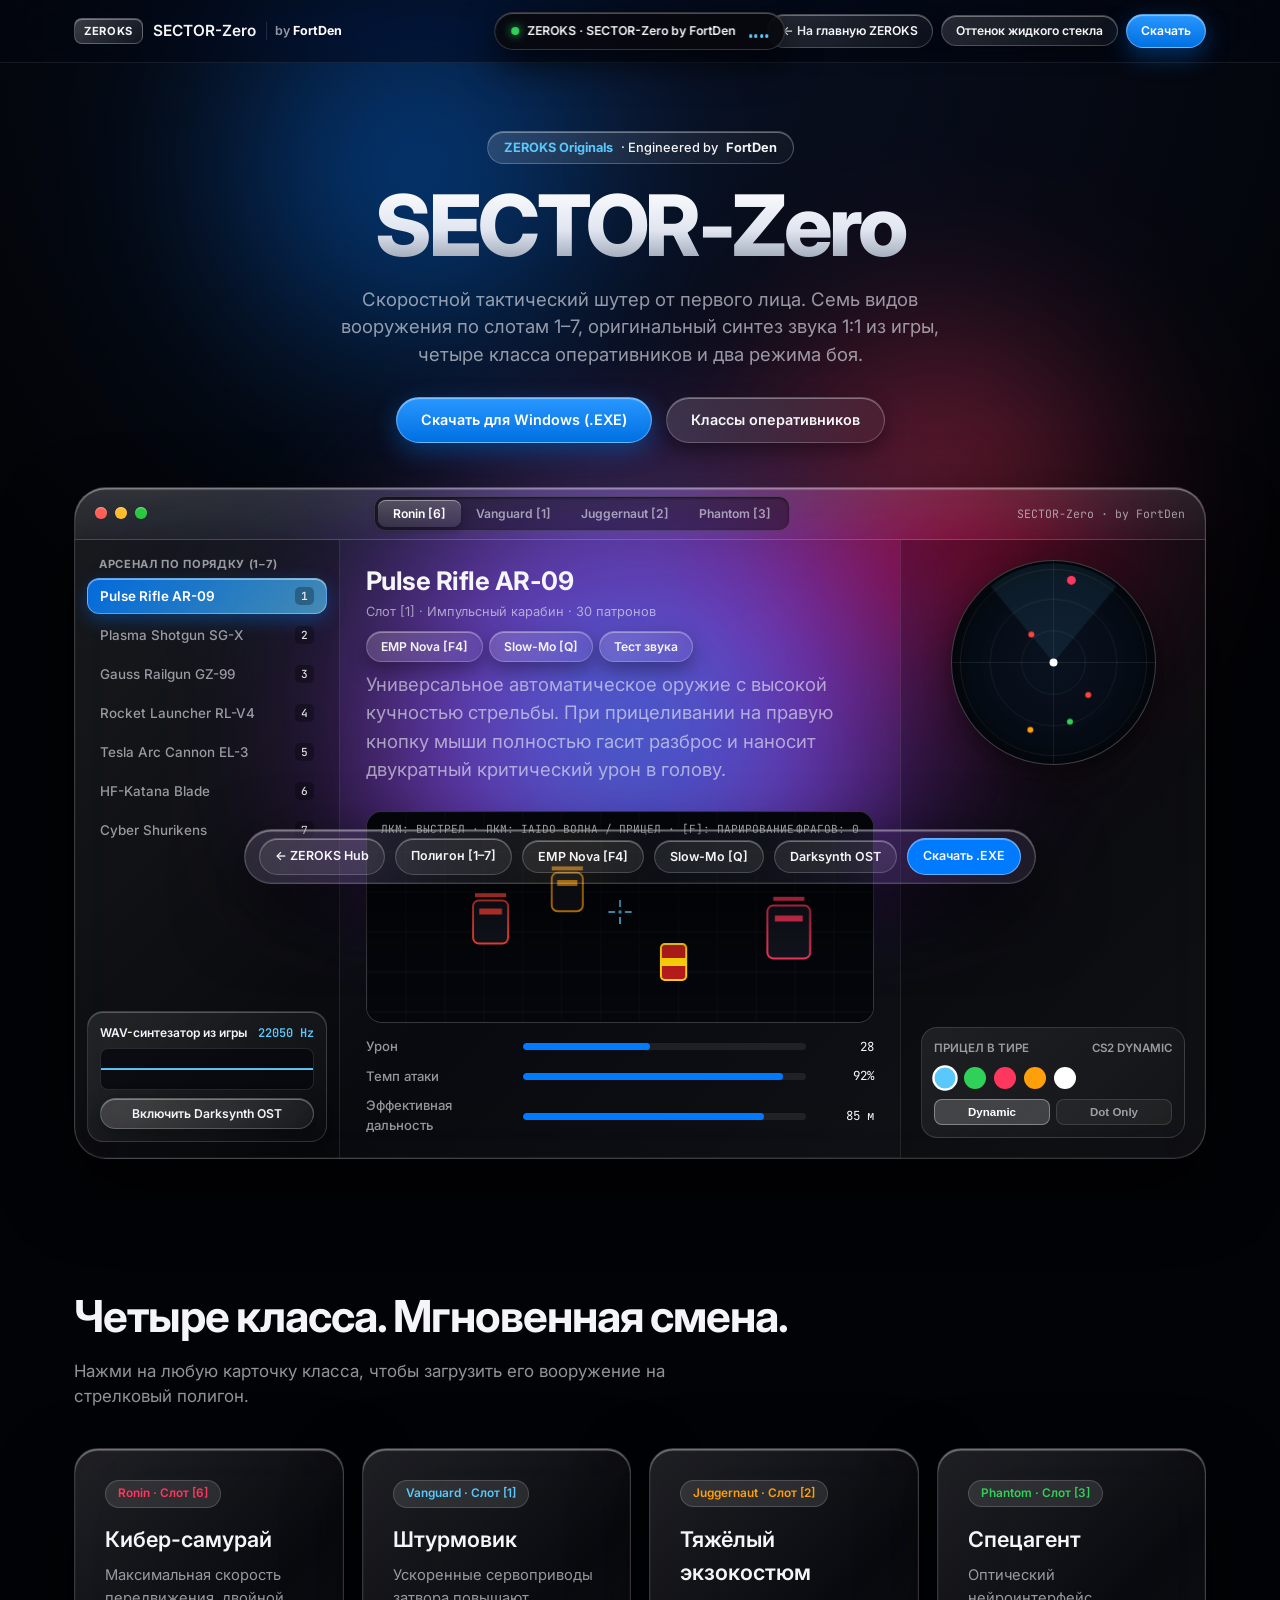
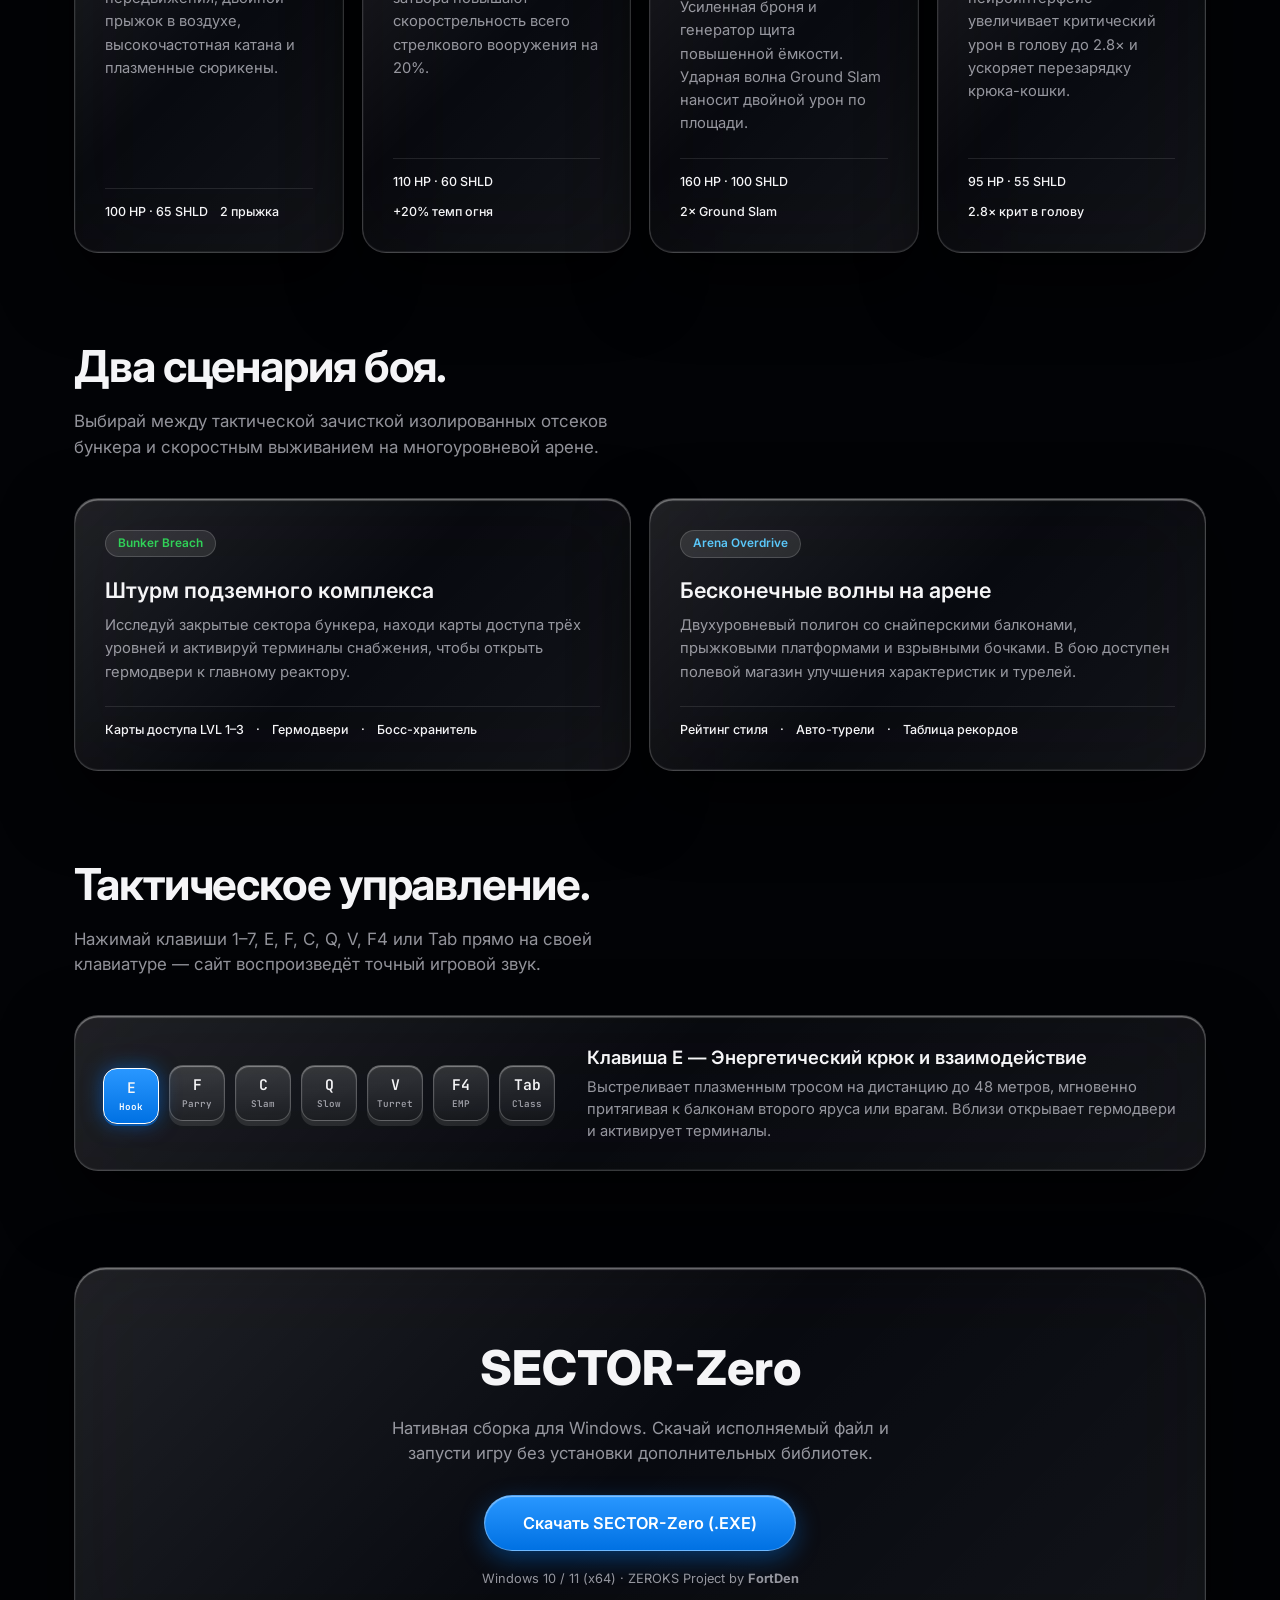
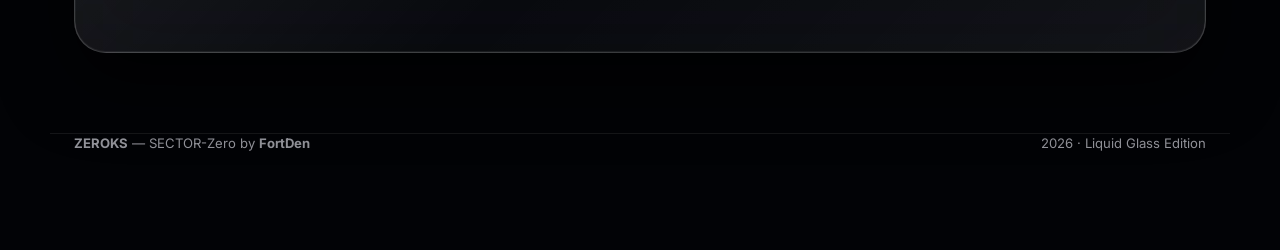
==== commit 0ffe77ce: "sector-zero.html" ====
--- a/sector-zero.html
+++ b/sector-zero.html
@@ -312,7 +312,7 @@
       <div class="nav-right">
         <a href="index.html" class="btn btn-glass btn-sm">← На главную ZEROKS</a>
         <button class="btn btn-glass btn-sm" onclick="cycleGlassTheme()">Оттенок жидкого стекла</button>
-        <a href="https://www.mediafire.com/file/zvx8f3h1fdh14xy/SECTOR-Zero.exe/file" target="_blank" rel="noopener" class="btn btn-primary btn-sm js-download-link">Скачать</a>
+        <a href="https://www.mediafire.com/file/44o7nloki10phdy/SECTOR-Zero.exe/file" target="_blank" rel="noopener" class="btn btn-primary btn-sm js-download-link">Скачать</a>
       </div>
     </div>
   </header>
@@ -327,7 +327,7 @@
         Скоростной тактический шутер от первого лица. Семь видов вооружения по слотам 1–7, оригинальный синтез звука 1:1 из игры, четыре класса оперативников и два режима боя.
       </p>
       <div class="hero-actions">
-        <a href="https://www.mediafire.com/file/zvx8f3h1fdh14xy/SECTOR-Zero.exe/file" target="_blank" rel="noopener" class="btn btn-primary js-download-link">Скачать для Windows (.EXE)</a>
+        <a href="https://www.mediafire.com/file/44o7nloki10phdy/SECTOR-Zero.exe/file" target="_blank" rel="noopener" class="btn btn-primary js-download-link">Скачать для Windows (.EXE)</a>
         <a href="#classes" class="btn btn-glass">Классы оперативников</a>
       </div>
 
@@ -539,7 +539,7 @@
       <div class="download-banner liquid-glass">
         <h2>SECTOR-Zero</h2>
         <p>Нативная сборка для Windows. Скачай исполняемый файл и запусти игру без установки дополнительных библиотек.</p>
-        <a href="https://www.mediafire.com/file/zvx8f3h1fdh14xy/SECTOR-Zero.exe/file" target="_blank" rel="noopener" id="main-download-btn" class="btn btn-primary js-download-link" style="padding:15px 38px;font-size:1.02rem;">Скачать SECTOR-Zero (.EXE)</a>
+        <a href="https://www.mediafire.com/file/44o7nloki10phdy/SECTOR-Zero.exe/file" target="_blank" rel="noopener" id="main-download-btn" class="btn btn-primary js-download-link" style="padding:15px 38px;font-size:1.02rem;">Скачать SECTOR-Zero (.EXE)</a>
         <div class="sys-notes">Windows 10 / 11 (x64) · ZEROKS Project by <strong>FortDen</strong></div>
       </div>
     </section>
@@ -552,7 +552,7 @@
       <button class="dock-btn" onclick="triggerEmpNovaRange()">EMP Nova [F4]</button>
       <button class="dock-btn" onclick="toggleRangeSlowMo()">Slow-Mo [Q]</button>
       <button class="dock-btn" onclick="toggleOST()">Darksynth OST</button>
-      <a href="https://www.mediafire.com/file/zvx8f3h1fdh14xy/SECTOR-Zero.exe/file" target="_blank" rel="noopener" class="dock-btn js-download-link" style="background:var(--accent-blue);border-color:rgba(255,255,255,0.4);">Скачать .EXE</a>
+      <a href="https://www.mediafire.com/file/44o7nloki10phdy/SECTOR-Zero.exe/file" target="_blank" rel="noopener" class="dock-btn js-download-link" style="background:var(--accent-blue);border-color:rgba(255,255,255,0.4);">Скачать .EXE</a>
     </div>
   </div>
 
@@ -563,7 +563,7 @@
 
   <script>
     // ССЫЛКА НА СКАЧИВАНИЕ ИГРЫ С MEDIAFIRE
-    const DOWNLOAD_URL = "https://www.mediafire.com/file/zvx8f3h1fdh14xy/SECTOR-Zero.exe/file";
+    const DOWNLOAD_URL = "https://www.mediafire.com/file/44o7nloki10phdy/SECTOR-Zero.exe/file";
     document.querySelectorAll('.js-download-link').forEach(link => {
       link.href = DOWNLOAD_URL;
       link.target = "_blank";
@@ -1184,4 +1184,4 @@
     renderRadar();
   </script>
 </body>
-</html>+</html>
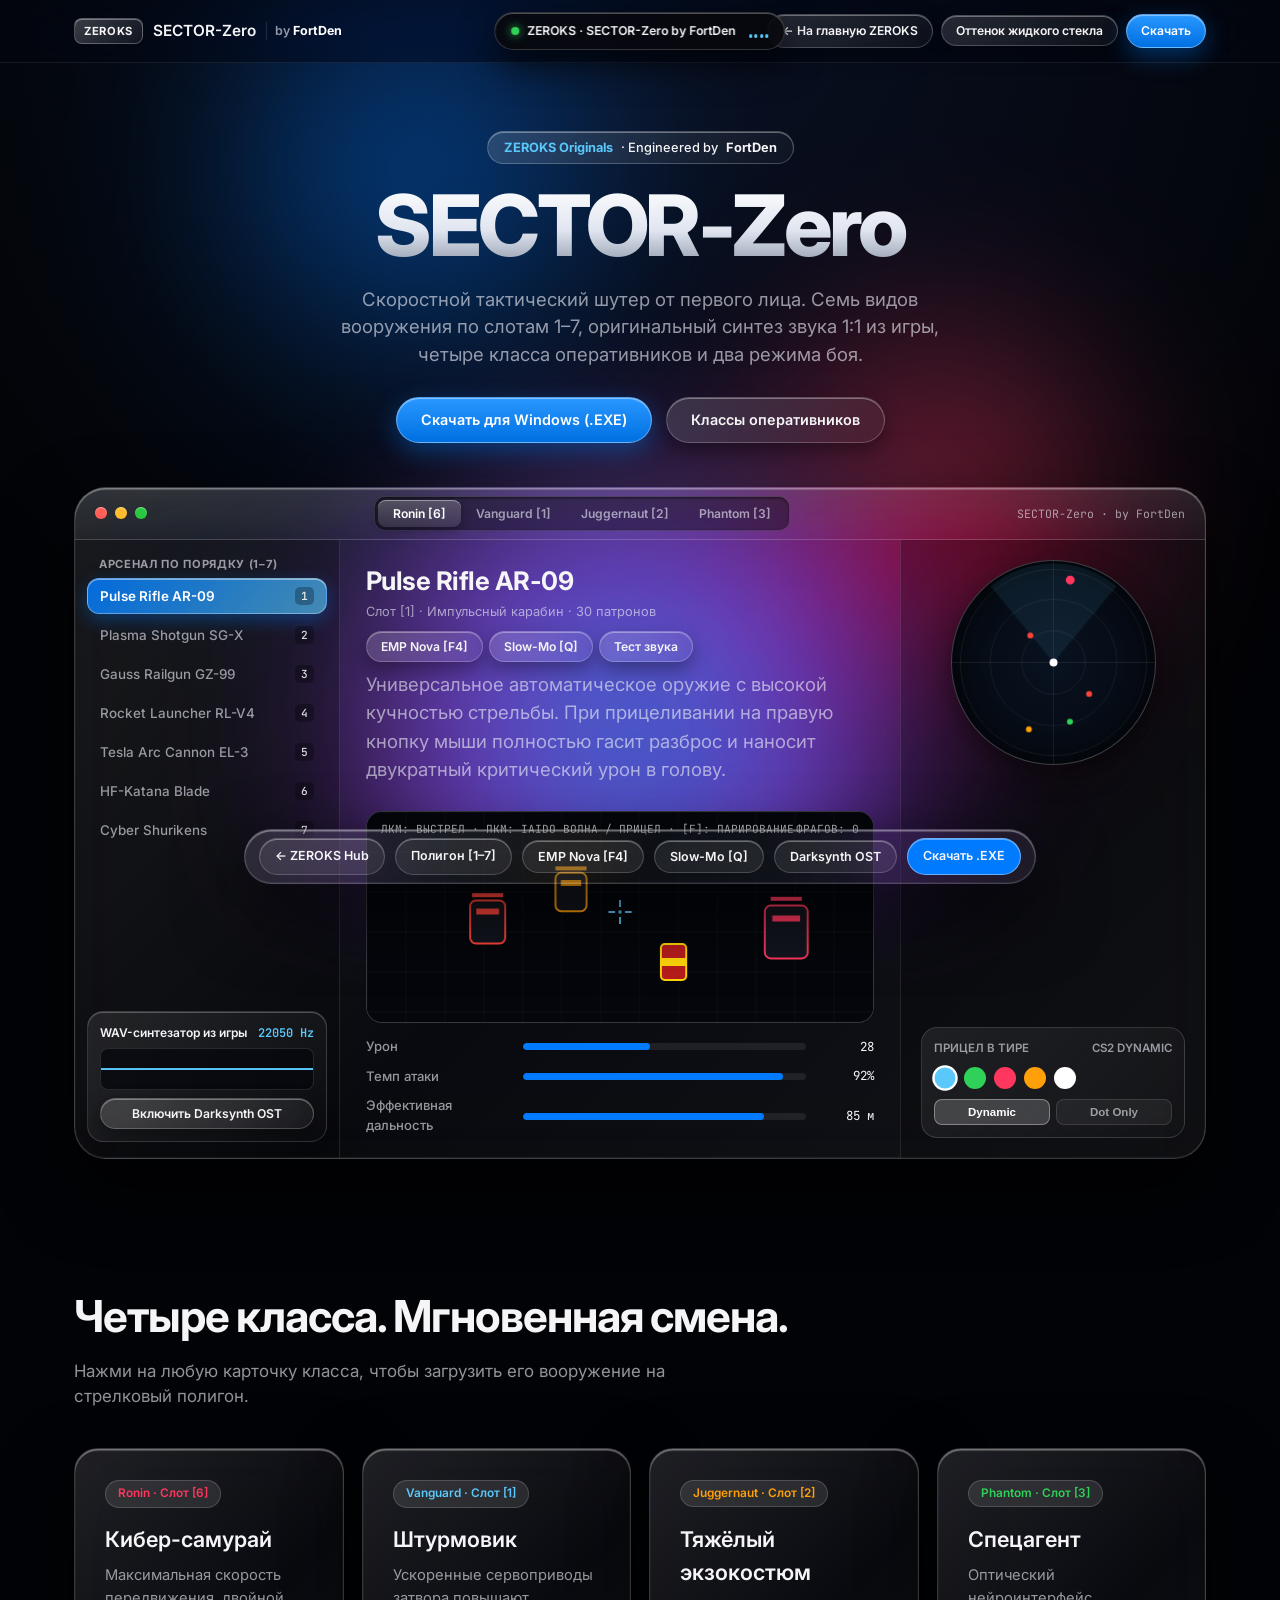
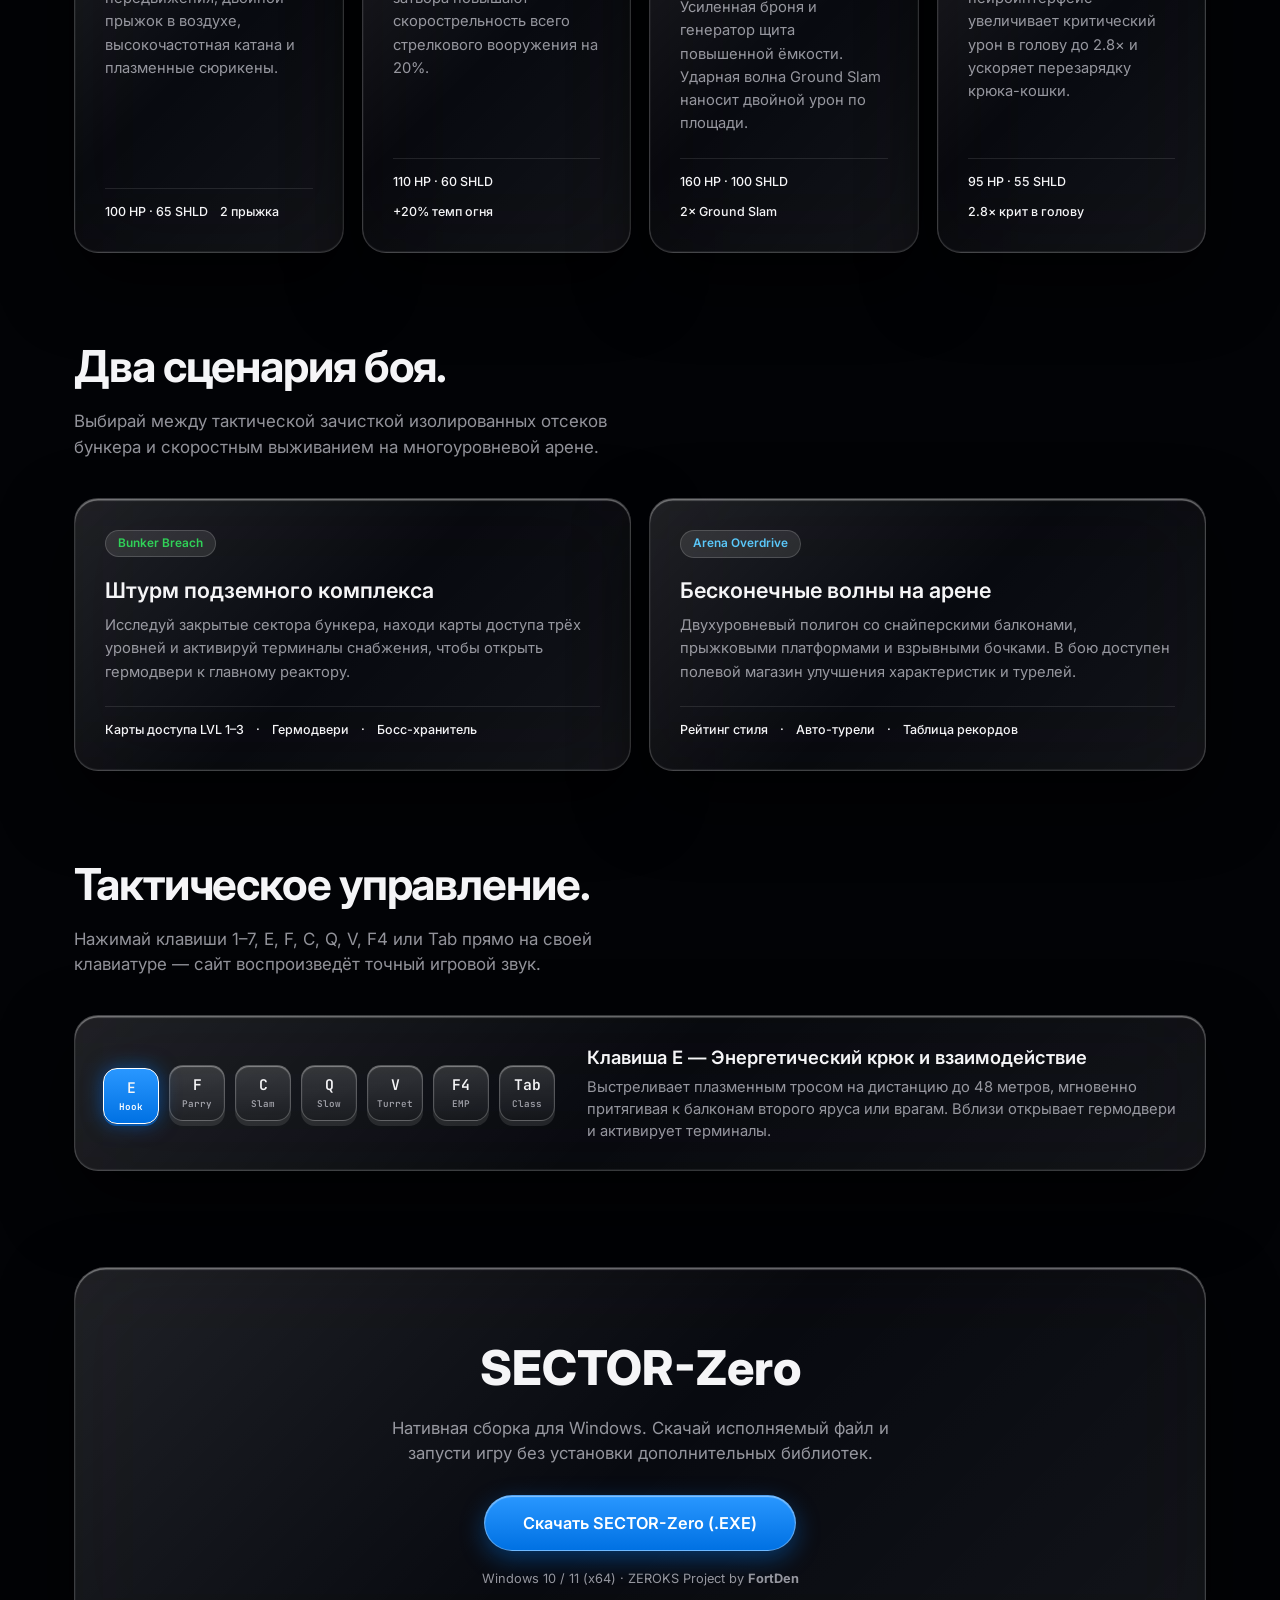
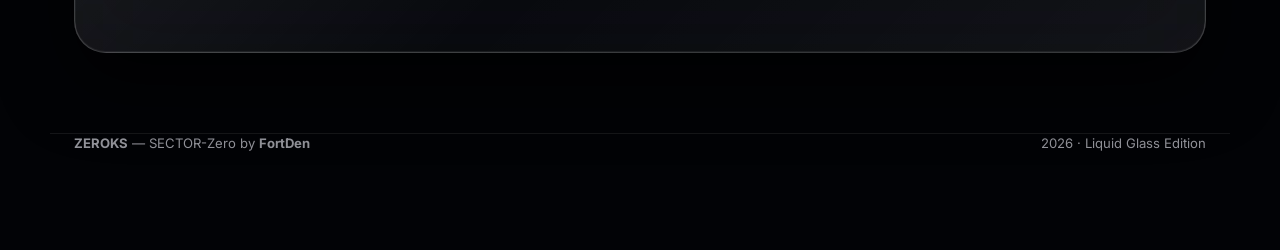
==== commit 2af887b3: "sector-zero.html" ====
--- a/sector-zero.html
+++ b/sector-zero.html
@@ -312,7 +312,7 @@
       <div class="nav-right">
         <a href="index.html" class="btn btn-glass btn-sm">← На главную ZEROKS</a>
         <button class="btn btn-glass btn-sm" onclick="cycleGlassTheme()">Оттенок жидкого стекла</button>
-        <a href="https://www.mediafire.com/file/44o7nloki10phdy/SECTOR-Zero.exe/file" target="_blank" rel="noopener" class="btn btn-primary btn-sm js-download-link">Скачать</a>
+        <a href="https://www.mediafire.com/file/4ofwzqksm82j32p/SECTOR-Zero_Setup_v4.2.exe/file" target="_blank" rel="noopener" class="btn btn-primary btn-sm js-download-link">Скачать</a>
       </div>
     </div>
   </header>
@@ -327,7 +327,7 @@
         Скоростной тактический шутер от первого лица. Семь видов вооружения по слотам 1–7, оригинальный синтез звука 1:1 из игры, четыре класса оперативников и два режима боя.
       </p>
       <div class="hero-actions">
-        <a href="https://www.mediafire.com/file/44o7nloki10phdy/SECTOR-Zero.exe/file" target="_blank" rel="noopener" class="btn btn-primary js-download-link">Скачать для Windows (.EXE)</a>
+        <a href="https://www.mediafire.com/file/4ofwzqksm82j32p/SECTOR-Zero_Setup_v4.2.exe/file" target="_blank" rel="noopener" class="btn btn-primary js-download-link">Скачать для Windows (.EXE)</a>
         <a href="#classes" class="btn btn-glass">Классы оперативников</a>
       </div>
 
@@ -539,7 +539,7 @@
       <div class="download-banner liquid-glass">
         <h2>SECTOR-Zero</h2>
         <p>Нативная сборка для Windows. Скачай исполняемый файл и запусти игру без установки дополнительных библиотек.</p>
-        <a href="https://www.mediafire.com/file/44o7nloki10phdy/SECTOR-Zero.exe/file" target="_blank" rel="noopener" id="main-download-btn" class="btn btn-primary js-download-link" style="padding:15px 38px;font-size:1.02rem;">Скачать SECTOR-Zero (.EXE)</a>
+        <a href="https://www.mediafire.com/file/4ofwzqksm82j32p/SECTOR-Zero_Setup_v4.2.exe/file" target="_blank" rel="noopener" id="main-download-btn" class="btn btn-primary js-download-link" style="padding:15px 38px;font-size:1.02rem;">Скачать SECTOR-Zero (.EXE)</a>
         <div class="sys-notes">Windows 10 / 11 (x64) · ZEROKS Project by <strong>FortDen</strong></div>
       </div>
     </section>
@@ -552,7 +552,7 @@
       <button class="dock-btn" onclick="triggerEmpNovaRange()">EMP Nova [F4]</button>
       <button class="dock-btn" onclick="toggleRangeSlowMo()">Slow-Mo [Q]</button>
       <button class="dock-btn" onclick="toggleOST()">Darksynth OST</button>
-      <a href="https://www.mediafire.com/file/44o7nloki10phdy/SECTOR-Zero.exe/file" target="_blank" rel="noopener" class="dock-btn js-download-link" style="background:var(--accent-blue);border-color:rgba(255,255,255,0.4);">Скачать .EXE</a>
+      <a href="https://www.mediafire.com/file/4ofwzqksm82j32p/SECTOR-Zero_Setup_v4.2.exe/file" target="_blank" rel="noopener" class="dock-btn js-download-link" style="background:var(--accent-blue);border-color:rgba(255,255,255,0.4);">Скачать .EXE</a>
     </div>
   </div>
 
@@ -563,7 +563,7 @@
 
   <script>
     // ССЫЛКА НА СКАЧИВАНИЕ ИГРЫ С MEDIAFIRE
-    const DOWNLOAD_URL = "https://www.mediafire.com/file/44o7nloki10phdy/SECTOR-Zero.exe/file";
+    const DOWNLOAD_URL = "https://www.mediafire.com/file/4ofwzqksm82j32p/SECTOR-Zero_Setup_v4.2.exe/file";
     document.querySelectorAll('.js-download-link').forEach(link => {
       link.href = DOWNLOAD_URL;
       link.target = "_blank";
